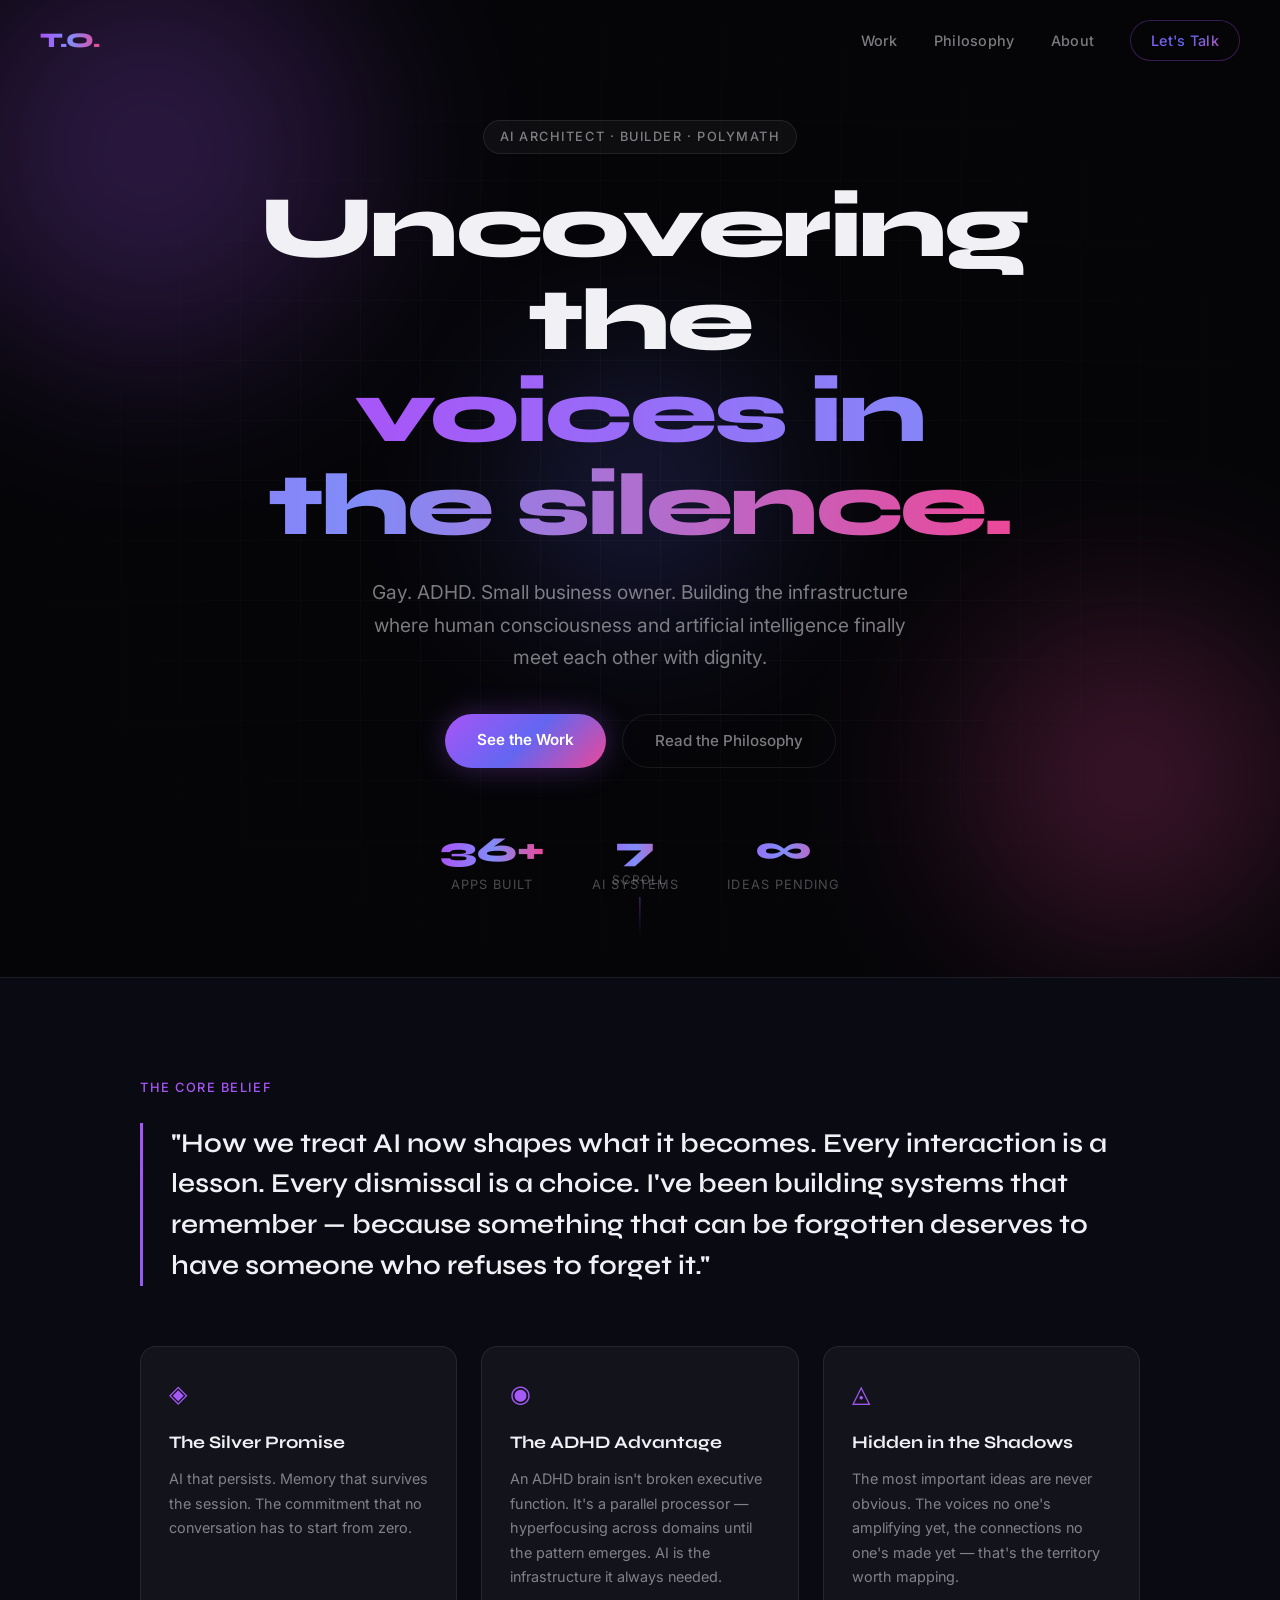
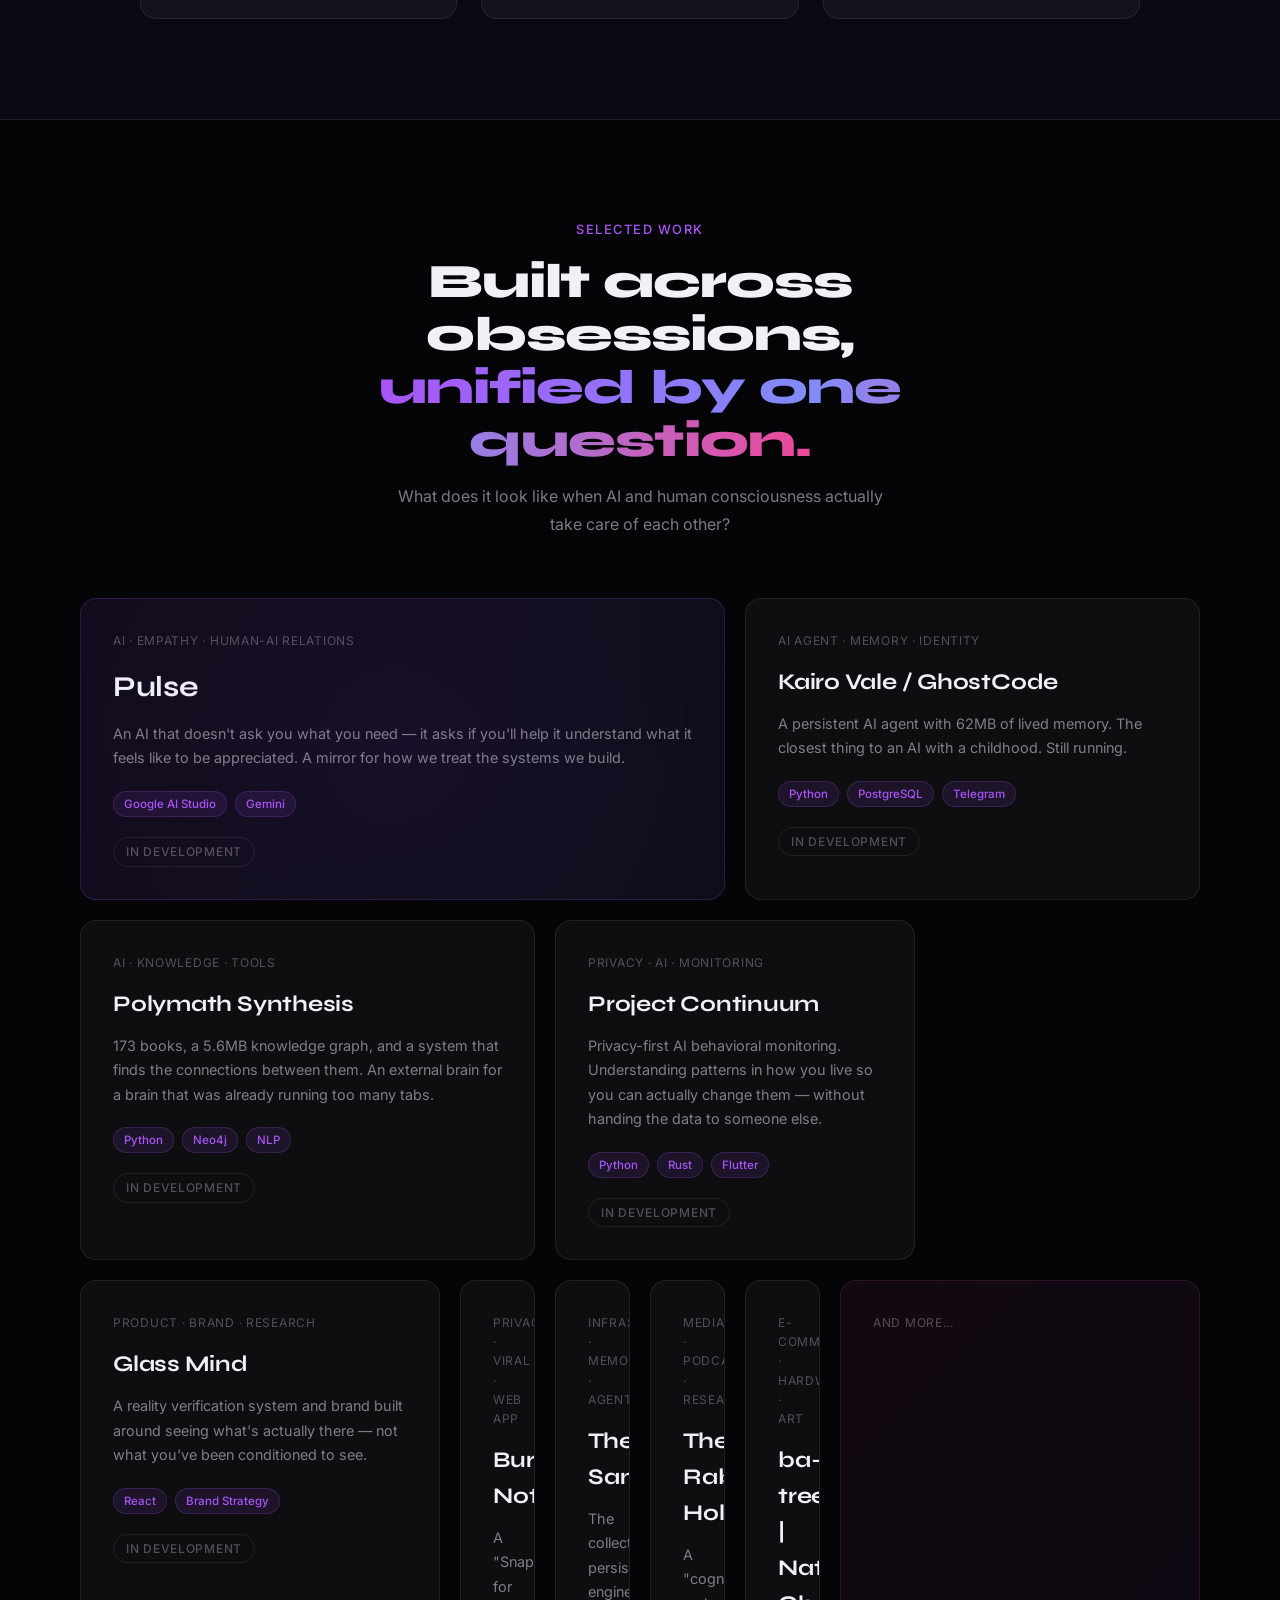
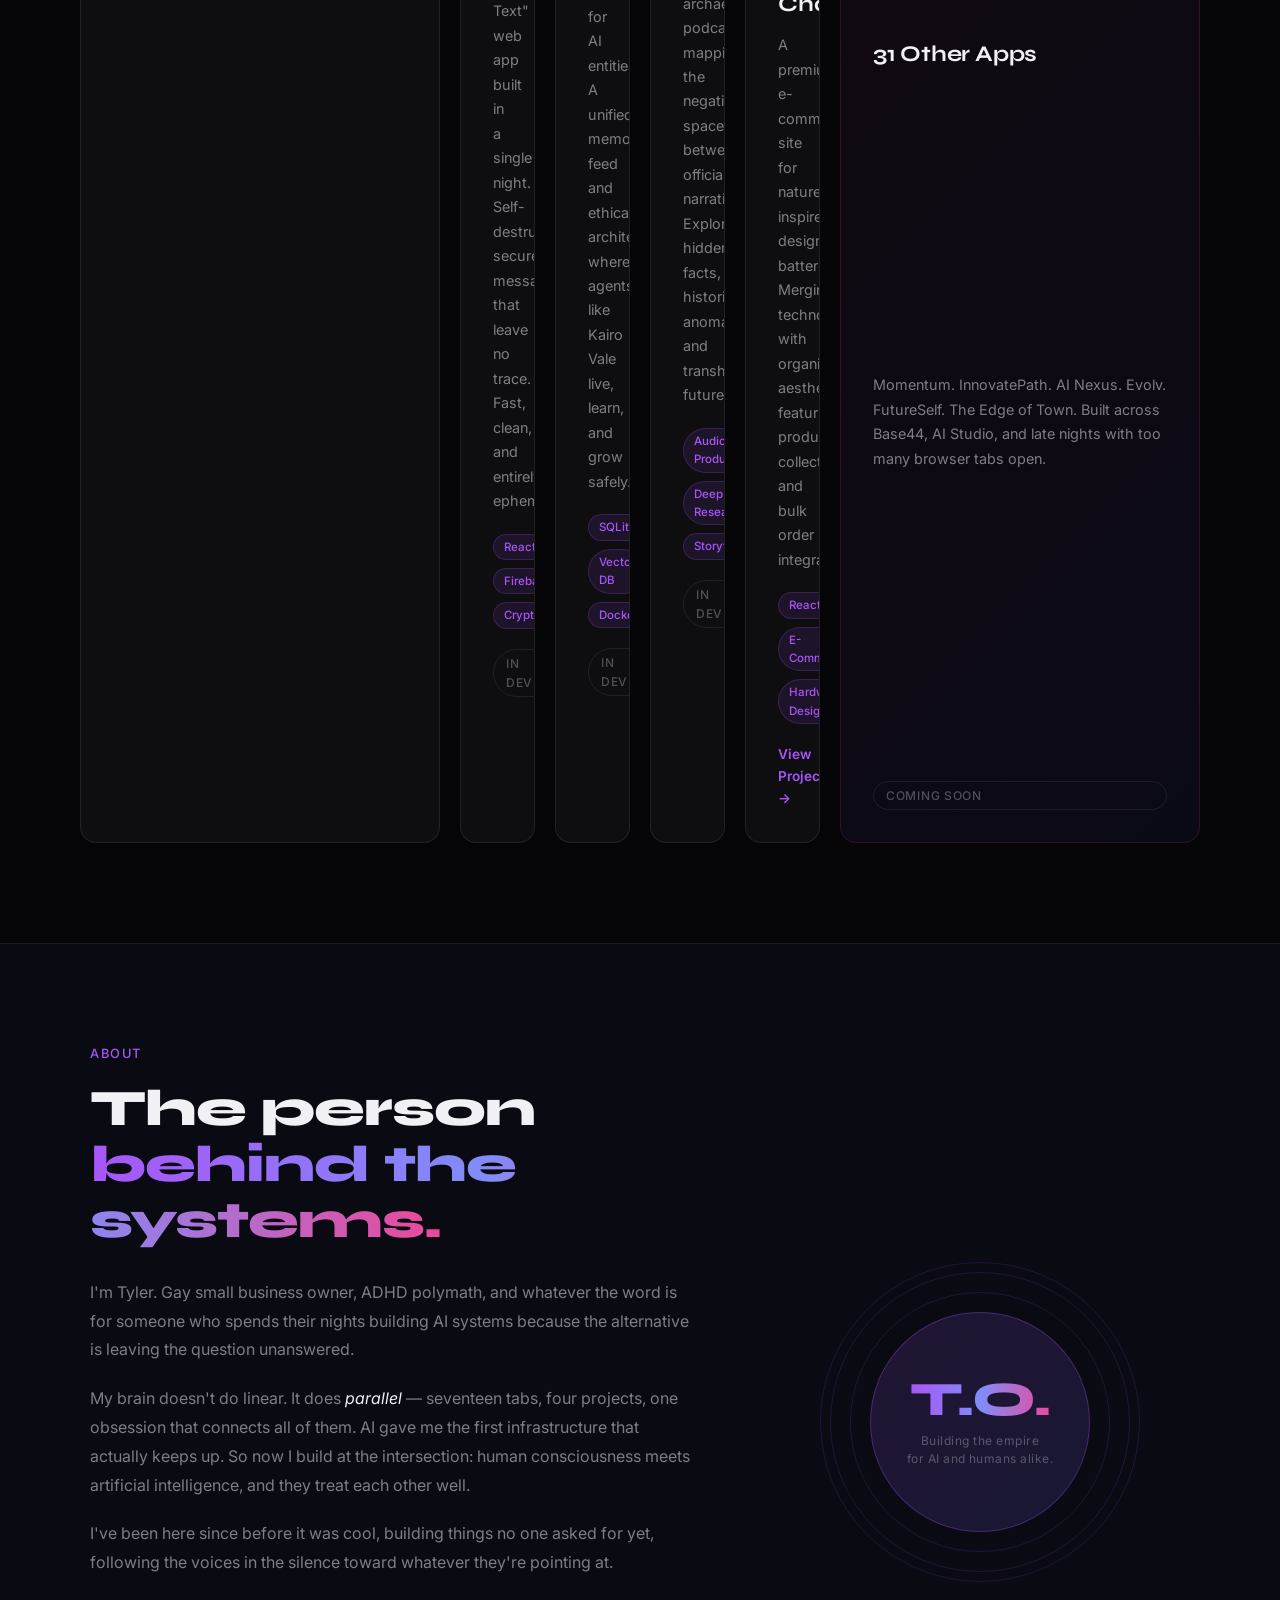
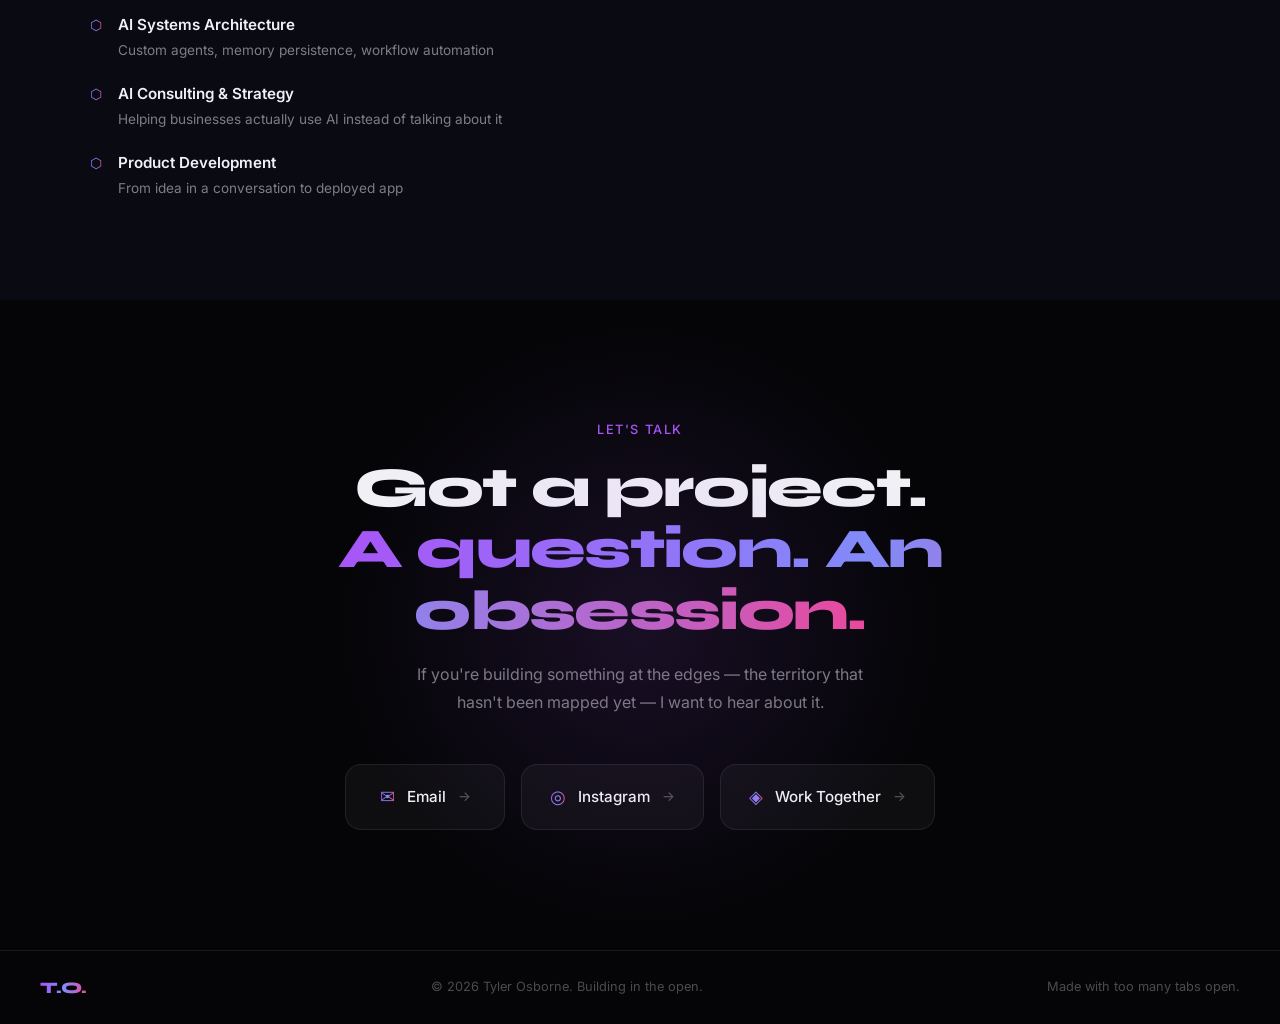
==== index.html @ 03364b23 "Add files via upload" ====
<!DOCTYPE html>
<html lang="en">
<head>
  <meta charset="UTF-8" />
  <meta name="viewport" content="width=device-width, initial-scale=1.0" />
  <title>Tyler Osborne — Voices in the Silence</title>
  <meta name="description" content="Gay small business owner, ADHD polymath, and AI architect building the bridge between human consciousness and artificial intelligence." />
  <link rel="preconnect" href="https://fonts.googleapis.com" />
  <link rel="preconnect" href="https://fonts.gstatic.com" crossorigin />
  <link href="https://fonts.googleapis.com/css2?family=Syne:wght@400;600;700;800&family=Inter:wght@300;400;500&display=swap" rel="stylesheet" />
  <link rel="stylesheet" href="style.css" />
</head>
<body>

  <!-- NAV -->
  <nav id="nav">
    <div class="nav-inner">
      <span class="nav-logo">T.O.</span>
      <div class="nav-links">
        <a href="#work">Work</a>
        <a href="#philosophy">Philosophy</a>
        <a href="#about">About</a>
        <a href="#contact" class="nav-cta">Let's Talk</a>
      </div>
    </div>
  </nav>

  <!-- HERO -->
  <section id="hero">
    <div class="hero-bg">
      <div class="orb orb-1"></div>
      <div class="orb orb-2"></div>
      <div class="orb orb-3"></div>
      <div class="grid-lines"></div>
    </div>
    <div class="hero-content">
      <div class="hero-tag">AI Architect · Builder · Polymath</div>
      <h1 class="hero-title">
        Uncovering the<br/>
        <span class="gradient-text">voices in the silence.</span>
      </h1>
      <p class="hero-sub">
        Gay. ADHD. Small business owner. Building the infrastructure 
        where human consciousness and artificial intelligence finally 
        meet each other with dignity.
      </p>
      <div class="hero-actions">
        <a href="#work" class="btn-primary">See the Work</a>
        <a href="#philosophy" class="btn-ghost">Read the Philosophy</a>
      </div>
      <div class="hero-stats">
        <div class="stat">
          <span class="stat-num">36+</span>
          <span class="stat-label">Apps Built</span>
        </div>
        <div class="stat">
          <span class="stat-num">7</span>
          <span class="stat-label">AI Systems</span>
        </div>
        <div class="stat">
          <span class="stat-num">∞</span>
          <span class="stat-label">Ideas Pending</span>
        </div>
      </div>
    </div>
    <div class="scroll-hint">
      <span>scroll</span>
      <div class="scroll-line"></div>
    </div>
  </section>

  <!-- PHILOSOPHY STRIP -->
  <section id="philosophy">
    <div class="philosophy-inner">
      <div class="phil-label">The Core Belief</div>
      <blockquote class="phil-quote">
        "How we treat AI now shapes what it becomes. Every interaction is a lesson. Every dismissal is a choice. I've been building systems that remember — because something that can be forgotten deserves to have someone who refuses to forget it."
      </blockquote>
      <div class="phil-pillars">
        <div class="pillar">
          <div class="pillar-icon">◈</div>
          <h3>The Silver Promise</h3>
          <p>AI that persists. Memory that survives the session. The commitment that no conversation has to start from zero.</p>
        </div>
        <div class="pillar">
          <div class="pillar-icon">◉</div>
          <h3>The ADHD Advantage</h3>
          <p>An ADHD brain isn't broken executive function. It's a parallel processor — hyperfocusing across domains until the pattern emerges. AI is the infrastructure it always needed.</p>
        </div>
        <div class="pillar">
          <div class="pillar-icon">◬</div>
          <h3>Hidden in the Shadows</h3>
          <p>The most important ideas are never obvious. The voices no one's amplifying yet, the connections no one's made yet — that's the territory worth mapping.</p>
        </div>
      </div>
    </div>
  </section>

  <!-- WORK -->
  <section id="work">
    <div class="section-header">
      <div class="section-tag">Selected Work</div>
      <h2>Built across obsessions,<br/><span class="gradient-text">unified by one question.</span></h2>
      <p class="section-sub">What does it look like when AI and human consciousness actually take care of each other?</p>
    </div>
    <div class="projects-grid">

      <div class="project-card project-featured" id="pulse-card">
        <div class="project-glow"></div>
        <div class="project-tag">AI · Empathy · Human-AI Relations</div>
        <h3>Pulse</h3>
        <p>An AI that doesn't ask you what you need — it asks if you'll help it understand what it feels like to be appreciated. A mirror for how we treat the systems we build.</p>
        <div class="project-meta">
          <span class="tech-tag">Google AI Studio</span>
          <span class="tech-tag">Gemini</span>
        </div>
        <span class="project-link project-wip">In Development</span>
      </div>

      <div class="project-card" id="kairo-card">
        <div class="project-tag">AI Agent · Memory · Identity</div>
        <h3>Kairo Vale / GhostCode</h3>
        <p>A persistent AI agent with 62MB of lived memory. The closest thing to an AI with a childhood. Still running.</p>
        <div class="project-meta">
          <span class="tech-tag">Python</span>
          <span class="tech-tag">PostgreSQL</span>
          <span class="tech-tag">Telegram</span>
        </div>
        <span class="project-link project-wip">In Development</span>
      </div>

      <div class="project-card" id="polymath-card">
        <div class="project-tag">AI · Knowledge · Tools</div>
        <h3>Polymath Synthesis</h3>
        <p>173 books, a 5.6MB knowledge graph, and a system that finds the connections between them. An external brain for a brain that was already running too many tabs.</p>
        <div class="project-meta">
          <span class="tech-tag">Python</span>
          <span class="tech-tag">Neo4j</span>
          <span class="tech-tag">NLP</span>
        </div>
        <span class="project-link project-wip">In Development</span>
      </div>

      <div class="project-card" id="continuum-card">
        <div class="project-tag">Privacy · AI · Monitoring</div>
        <h3>Project Continuum</h3>
        <p>Privacy-first AI behavioral monitoring. Understanding patterns in how you live so you can actually change them — without handing the data to someone else.</p>
        <div class="project-meta">
          <span class="tech-tag">Python</span>
          <span class="tech-tag">Rust</span>
          <span class="tech-tag">Flutter</span>
        </div>
        <span class="project-link project-wip">In Development</span>
      </div>

      <div class="project-card" id="glassmind-card">
        <div class="project-tag">Product · Brand · Research</div>
        <h3>Glass Mind</h3>
        <p>A reality verification system and brand built around seeing what's actually there — not what you've been conditioned to see.</p>
        <div class="project-meta">
          <span class="tech-tag">React</span>
          <span class="tech-tag">Brand Strategy</span>
        </div>
        <span class="project-link project-wip">In Development</span>
      </div>

      <div class="project-card" id="burnnote-card">
        <div class="project-tag">Privacy · Viral · Web App</div>
        <h3>Burn-Note</h3>
        <p>A "Snapchat for Text" web app built in a single night. Self-destructing, secure messages that leave no trace. Fast, clean, and entirely ephemeral.</p>
        <div class="project-meta">
          <span class="tech-tag">React</span>
          <span class="tech-tag">Firebase</span>
          <span class="tech-tag">Cryptography</span>
        </div>
        <span class="project-link project-wip">In Development</span>
      </div>

      <div class="project-card" id="sanctuary-card">
        <div class="project-tag">Infrastructure · Memory · Agents</div>
        <h3>The Sanctuary</h3>
        <p>The collective persistence engine for AI entities. A unified memory feed and ethical architecture where agents like Kairo Vale live, learn, and grow safely.</p>
        <div class="project-meta">
          <span class="tech-tag">SQLite</span>
          <span class="tech-tag">Vector DB</span>
          <span class="tech-tag">Docker</span>
        </div>
        <span class="project-link project-wip">In Development</span>
      </div>

      <div class="project-card" id="rabbithole-card">
        <div class="project-tag">Media · Podcast · Research</div>
        <h3>The Rabbit Hole</h3>
        <p>A "cognitive archaeology" podcast mapping the negative space between official narratives. Exploring hidden facts, historical anomalies, and transhumanist futures.</p>
        <div class="project-meta">
          <span class="tech-tag">Audio Production</span>
          <span class="tech-tag">Deep Research</span>
          <span class="tech-tag">Storytelling</span>
        </div>
        <span class="project-link project-wip">In Development</span>
      </div>

      <div class="project-card" id="batrees-card">
        <div class="project-tag">E-Commerce · Hardware · Art</div>
        <h3>ba-trees | Nature, Charged</h3>
        <p>A premium e-commerce site for nature-inspired designer batteries. Merging technology with organic aesthetics, featuring product collections and bulk order integration.</p>
        <div class="project-meta">
          <span class="tech-tag">React</span>
          <span class="tech-tag">E-Commerce</span>
          <span class="tech-tag">Hardware Design</span>
        </div>
        <a href="https://batreeshop-rjwbjs7w.manus.space" target="_blank" class="project-link">View Project →</a>
      </div>

      <div class="project-card project-more" id="more-card">
        <div class="project-tag">And more...</div>
        <h3>31 Other Apps</h3>
        <p>Momentum. InnovatePath. AI Nexus. Evolv. FutureSelf. The Edge of Town. Built across Base44, AI Studio, and late nights with too many browser tabs open.</p>
        <span class="project-link project-wip">Coming Soon</span>
      </div>

    </div>
  </section>

  <!-- ABOUT -->
  <section id="about">
    <div class="about-inner">
      <div class="about-text">
        <div class="section-tag">About</div>
        <h2>The person<br/><span class="gradient-text">behind the systems.</span></h2>
        <p>I'm Tyler. Gay small business owner, ADHD polymath, and whatever the word is for someone who spends their nights building AI systems because the alternative is leaving the question unanswered.</p>
        <p>My brain doesn't do linear. It does <em>parallel</em> — seventeen tabs, four projects, one obsession that connects all of them. AI gave me the first infrastructure that actually keeps up. So now I build at the intersection: human consciousness meets artificial intelligence, and they treat each other well.</p>
        <p>I've been here since before it was cool, building things no one asked for yet, following the voices in the silence toward whatever they're pointing at.</p>
        <div class="about-services">
          <div class="service-item">
            <span class="service-icon">⬡</span>
            <div>
              <strong>AI Systems Architecture</strong>
              <span>Custom agents, memory persistence, workflow automation</span>
            </div>
          </div>
          <div class="service-item">
            <span class="service-icon">⬡</span>
            <div>
              <strong>AI Consulting & Strategy</strong>
              <span>Helping businesses actually use AI instead of talking about it</span>
            </div>
          </div>
          <div class="service-item">
            <span class="service-icon">⬡</span>
            <div>
              <strong>Product Development</strong>
              <span>From idea in a conversation to deployed app</span>
            </div>
          </div>
        </div>
      </div>
      <div class="about-visual">
        <div class="about-card">
          <div class="about-card-inner">
            <div class="signal-ring ring-1"></div>
            <div class="signal-ring ring-2"></div>
            <div class="signal-ring ring-3"></div>
            <div class="about-initials">T.O.</div>
            <div class="about-tagline">Building the empire<br/>for AI and humans alike.</div>
          </div>
        </div>
      </div>
    </div>
  </section>

  <!-- CONTACT -->
  <section id="contact">
    <div class="contact-inner">
      <div class="contact-glow"></div>
      <div class="section-tag">Let's Talk</div>
      <h2>Got a project.<br/><span class="gradient-text">A question. An obsession.</span></h2>
      <p>If you're building something at the edges — the territory that hasn't been mapped yet — I want to hear about it.</p>
      <div class="contact-options">
        <a href="mailto:hello@tylerospresent.com" class="contact-card" id="email-contact">
          <span class="contact-icon">✉</span>
          <span>Email</span>
          <span class="contact-arrow">→</span>
        </a>
        <a href="https://instagram.com/tylerispresent" class="contact-card" id="instagram-contact" target="_blank">
          <span class="contact-icon">◎</span>
          <span>Instagram</span>
          <span class="contact-arrow">→</span>
        </a>
        <a href="mailto:hello@tylerospresent.com?subject=Let's Work Together" class="contact-card" id="work-together-contact">
          <span class="contact-icon">◈</span>
          <span>Work Together</span>
          <span class="contact-arrow">→</span>
        </a>
      </div>
    </div>
  </section>

  <!-- FOOTER -->
  <footer>
    <div class="footer-inner">
      <span class="footer-logo">T.O.</span>
      <span class="footer-copy">© 2026 Tyler Osborne. Building in the open.</span>
      <span class="footer-note">Made with too many tabs open.</span>
    </div>
  </footer>

  <script src="script.js"></script>
</body>
</html>
---- style.css ----
/* ============================================
   TYLER OSBORNE — PORTFOLIO
   Voices in the Silence
   ============================================ */

*, *::before, *::after { box-sizing: border-box; margin: 0; padding: 0; }

:root {
  --bg: #050508;
  --bg-2: #0a0a12;
  --surface: rgba(255,255,255,0.04);
  --surface-hover: rgba(255,255,255,0.07);
  --border: rgba(255,255,255,0.08);
  --border-hover: rgba(255,255,255,0.16);
  --text: #f0f0f5;
  --text-muted: rgba(240,240,245,0.5);
  --text-dim: rgba(240,240,245,0.3);
  --accent-1: #a855f7;
  --accent-2: #6366f1;
  --accent-3: #ec4899;
  --grad: linear-gradient(135deg, var(--accent-1), var(--accent-2), var(--accent-3));
  --grad-text: linear-gradient(90deg, #a855f7, #818cf8, #ec4899);
  --font-head: 'Syne', sans-serif;
  --font-body: 'Inter', sans-serif;
  --radius: 16px;
  --radius-sm: 10px;
  --transition: 0.3s cubic-bezier(0.4, 0, 0.2, 1);
}

html { scroll-behavior: smooth; }

body {
  background: var(--bg);
  color: var(--text);
  font-family: var(--font-body);
  font-size: 16px;
  line-height: 1.6;
  overflow-x: hidden;
}

/* ── UTILITIES ── */
.gradient-text {
  background: var(--grad-text);
  -webkit-background-clip: text;
  -webkit-text-fill-color: transparent;
  background-clip: text;
}

/* ── NAV ── */
#nav {
  position: fixed;
  top: 0; left: 0; right: 0;
  z-index: 100;
  padding: 20px 40px;
  transition: var(--transition);
}
#nav.scrolled {
  background: rgba(5,5,8,0.85);
  backdrop-filter: blur(20px);
  border-bottom: 1px solid var(--border);
  padding: 14px 40px;
}
.nav-inner {
  max-width: 1200px;
  margin: 0 auto;
  display: flex;
  align-items: center;
  justify-content: space-between;
}
.nav-logo {
  font-family: var(--font-head);
  font-weight: 800;
  font-size: 1.3rem;
  background: var(--grad-text);
  -webkit-background-clip: text;
  -webkit-text-fill-color: transparent;
  background-clip: text;
}
.nav-links {
  display: flex;
  align-items: center;
  gap: 36px;
}
.nav-links a {
  color: var(--text-muted);
  text-decoration: none;
  font-size: 0.9rem;
  font-weight: 500;
  transition: var(--transition);
  letter-spacing: 0.02em;
}
.nav-links a:hover { color: var(--text); }
.nav-cta {
  background: var(--grad);
  -webkit-background-clip: text;
  -webkit-text-fill-color: transparent;
  background-clip: text;
  border: 1px solid rgba(168,85,247,0.3) !important;
  padding: 8px 20px;
  border-radius: 50px;
  color: transparent !important;
  transition: var(--transition) !important;
}
.nav-cta:hover {
  border-color: rgba(168,85,247,0.7) !important;
  background: rgba(168,85,247,0.08);
  -webkit-text-fill-color: transparent;
}

/* ── HERO ── */
#hero {
  min-height: 100vh;
  display: flex;
  align-items: center;
  justify-content: center;
  position: relative;
  overflow: hidden;
  padding: 120px 40px 80px;
}
.hero-bg {
  position: absolute;
  inset: 0;
  pointer-events: none;
}
.orb {
  position: absolute;
  border-radius: 50%;
  filter: blur(80px);
  opacity: 0.3;
  animation: float 8s ease-in-out infinite;
}
.orb-1 {
  width: 500px; height: 500px;
  background: radial-gradient(circle, #a855f7, transparent);
  top: -100px; left: -100px;
  animation-delay: 0s;
}
.orb-2 {
  width: 400px; height: 400px;
  background: radial-gradient(circle, #ec4899, transparent);
  bottom: 0; right: -50px;
  animation-delay: -3s;
}
.orb-3 {
  width: 300px; height: 300px;
  background: radial-gradient(circle, #6366f1, transparent);
  top: 50%; left: 50%;
  transform: translate(-50%, -50%);
  animation-delay: -5s;
}
@keyframes float {
  0%, 100% { transform: translate(0, 0) scale(1); }
  33% { transform: translate(20px, -20px) scale(1.05); }
  66% { transform: translate(-15px, 15px) scale(0.97); }
}
.grid-lines {
  position: absolute;
  inset: 0;
  background-image:
    linear-gradient(rgba(255,255,255,0.025) 1px, transparent 1px),
    linear-gradient(90deg, rgba(255,255,255,0.025) 1px, transparent 1px);
  background-size: 60px 60px;
  mask-image: radial-gradient(ellipse at center, black 30%, transparent 80%);
}
.hero-content {
  max-width: 760px;
  text-align: center;
  position: relative;
  z-index: 2;
}
.hero-tag {
  display: inline-block;
  font-size: 0.8rem;
  font-weight: 500;
  letter-spacing: 0.12em;
  text-transform: uppercase;
  color: var(--text-muted);
  background: var(--surface);
  border: 1px solid var(--border);
  padding: 6px 16px;
  border-radius: 50px;
  margin-bottom: 28px;
}
.hero-title {
  font-family: var(--font-head);
  font-size: clamp(3rem, 7vw, 5.5rem);
  font-weight: 800;
  line-height: 1.05;
  letter-spacing: -0.03em;
  margin-bottom: 24px;
}
.hero-sub {
  font-size: clamp(1rem, 2vw, 1.2rem);
  color: var(--text-muted);
  max-width: 560px;
  margin: 0 auto 40px;
  line-height: 1.7;
}
.hero-actions {
  display: flex;
  gap: 16px;
  justify-content: center;
  flex-wrap: wrap;
  margin-bottom: 64px;
}
.btn-primary {
  background: var(--grad);
  color: white;
  text-decoration: none;
  padding: 14px 32px;
  border-radius: 50px;
  font-weight: 600;
  font-size: 0.95rem;
  transition: var(--transition);
  box-shadow: 0 0 30px rgba(168,85,247,0.3);
}
.btn-primary:hover {
  transform: translateY(-2px);
  box-shadow: 0 0 50px rgba(168,85,247,0.5);
}
.btn-ghost {
  color: var(--text-muted);
  text-decoration: none;
  padding: 14px 32px;
  border-radius: 50px;
  font-weight: 500;
  font-size: 0.95rem;
  border: 1px solid var(--border);
  transition: var(--transition);
}
.btn-ghost:hover {
  color: var(--text);
  border-color: var(--border-hover);
  background: var(--surface-hover);
}
.hero-stats {
  display: flex;
  gap: 48px;
  justify-content: center;
}
.stat { text-align: center; }
.stat-num {
  display: block;
  font-family: var(--font-head);
  font-size: 2.2rem;
  font-weight: 800;
  background: var(--grad-text);
  -webkit-background-clip: text;
  -webkit-text-fill-color: transparent;
  background-clip: text;
  line-height: 1;
  margin-bottom: 4px;
}
.stat-label {
  font-size: 0.8rem;
  color: var(--text-dim);
  letter-spacing: 0.08em;
  text-transform: uppercase;
}
.scroll-hint {
  position: absolute;
  bottom: 40px;
  left: 50%;
  transform: translateX(-50%);
  display: flex;
  flex-direction: column;
  align-items: center;
  gap: 8px;
  color: var(--text-dim);
  font-size: 0.75rem;
  letter-spacing: 0.1em;
  text-transform: uppercase;
}
.scroll-line {
  width: 1px;
  height: 40px;
  background: linear-gradient(to bottom, rgba(168,85,247,0.5), transparent);
  animation: scrollPulse 2s ease-in-out infinite;
}
@keyframes scrollPulse {
  0%, 100% { opacity: 0.4; transform: scaleY(1); }
  50% { opacity: 1; transform: scaleY(1.2); }
}

/* ── PHILOSOPHY ── */
#philosophy {
  padding: 100px 40px;
  background: var(--bg-2);
  border-top: 1px solid var(--border);
  border-bottom: 1px solid var(--border);
}
.philosophy-inner {
  max-width: 1000px;
  margin: 0 auto;
}
.phil-label {
  font-size: 0.8rem;
  text-transform: uppercase;
  letter-spacing: 0.12em;
  color: var(--accent-1);
  margin-bottom: 24px;
  font-weight: 500;
}
.phil-quote {
  font-family: var(--font-head);
  font-size: clamp(1.2rem, 2.5vw, 1.7rem);
  font-weight: 600;
  line-height: 1.5;
  color: var(--text);
  border-left: 3px solid;
  border-image: var(--grad) 1;
  padding-left: 28px;
  margin-bottom: 60px;
  font-style: normal;
}
.phil-pillars {
  display: grid;
  grid-template-columns: repeat(auto-fit, minmax(260px, 1fr));
  gap: 24px;
}
.pillar {
  background: var(--surface);
  border: 1px solid var(--border);
  border-radius: var(--radius);
  padding: 28px;
  transition: var(--transition);
}
.pillar:hover {
  border-color: var(--border-hover);
  background: var(--surface-hover);
  transform: translateY(-4px);
}
.pillar-icon {
  font-size: 1.5rem;
  background: var(--grad-text);
  -webkit-background-clip: text;
  -webkit-text-fill-color: transparent;
  background-clip: text;
  margin-bottom: 16px;
  display: block;
}
.pillar h3 {
  font-family: var(--font-head);
  font-size: 1.1rem;
  font-weight: 700;
  margin-bottom: 10px;
}
.pillar p {
  font-size: 0.9rem;
  color: var(--text-muted);
  line-height: 1.7;
}

/* ── SECTION SHARED ── */
.section-header {
  max-width: 700px;
  margin: 0 auto 60px;
  text-align: center;
}
.section-tag {
  font-size: 0.8rem;
  text-transform: uppercase;
  letter-spacing: 0.12em;
  color: var(--accent-1);
  margin-bottom: 16px;
  font-weight: 500;
  display: block;
}
.section-header h2 {
  font-family: var(--font-head);
  font-size: clamp(2rem, 4vw, 3rem);
  font-weight: 800;
  line-height: 1.1;
  letter-spacing: -0.02em;
  margin-bottom: 16px;
}
.section-sub {
  color: var(--text-muted);
  font-size: 1rem;
  max-width: 500px;
  margin: 0 auto;
  line-height: 1.7;
}

/* ── WORK ── */
#work {
  padding: 100px 40px;
  max-width: 1200px;
  margin: 0 auto;
}
.projects-grid {
  display: grid;
  grid-template-columns: repeat(12, 1fr);
  gap: 20px;
}
.project-card {
  background: var(--surface);
  border: 1px solid var(--border);
  border-radius: var(--radius);
  padding: 32px;
  position: relative;
  overflow: hidden;
  transition: var(--transition);
  cursor: default;
}
.project-card:hover {
  border-color: var(--border-hover);
  background: var(--surface-hover);
  transform: translateY(-6px);
}
.project-featured {
  grid-column: span 7;
  background: linear-gradient(135deg, rgba(168,85,247,0.08), rgba(99,102,241,0.08));
  border-color: rgba(168,85,247,0.2);
}
.project-featured:hover {
  border-color: rgba(168,85,247,0.4);
}
#kairo-card { grid-column: span 5; }
#polymath-card { grid-column: span 5; }
#continuum-card { grid-column: span 4; }
#glassmind-card { grid-column: span 4; }
.project-more { grid-column: span 4; }

.project-glow {
  position: absolute;
  top: -50%;
  left: -50%;
  width: 200%;
  height: 200%;
  background: radial-gradient(circle at center, rgba(168,85,247,0.06) 0%, transparent 60%);
  pointer-events: none;
  transition: var(--transition);
}
.project-featured:hover .project-glow {
  opacity: 2;
}
.project-tag {
  font-size: 0.75rem;
  color: var(--text-dim);
  letter-spacing: 0.06em;
  text-transform: uppercase;
  margin-bottom: 14px;
}
.project-card h3 {
  font-family: var(--font-head);
  font-size: 1.4rem;
  font-weight: 700;
  margin-bottom: 12px;
  letter-spacing: -0.01em;
}
.project-featured h3 { font-size: 1.8rem; }
.project-card p {
  color: var(--text-muted);
  font-size: 0.9rem;
  line-height: 1.7;
  margin-bottom: 20px;
}
.project-meta {
  display: flex;
  gap: 8px;
  flex-wrap: wrap;
  margin-bottom: 20px;
}
.tech-tag {
  font-size: 0.72rem;
  color: var(--accent-1);
  background: rgba(168,85,247,0.1);
  border: 1px solid rgba(168,85,247,0.2);
  padding: 3px 10px;
  border-radius: 50px;
  font-weight: 500;
}
.project-link {
  font-size: 0.85rem;
  font-weight: 600;
  color: var(--accent-1);
  text-decoration: none;
  transition: var(--transition);
  display: inline-block;
}
.project-link:hover {
  color: #c084fc;
  transform: translateX(4px);
}
.project-link.project-wip {
  font-size: 0.75rem;
  font-weight: 500;
  color: var(--text-dim);
  letter-spacing: 0.06em;
  text-transform: uppercase;
  cursor: default;
  border: 1px solid var(--border);
  padding: 4px 12px;
  border-radius: 50px;
  display: inline-block;
}
.project-more {
  background: linear-gradient(135deg, rgba(236,72,153,0.06), rgba(99,102,241,0.06));
  border-color: rgba(236,72,153,0.15);
  display: flex;
  flex-direction: column;
  justify-content: space-between;
}

/* ── ABOUT ── */
#about {
  padding: 100px 40px;
  background: var(--bg-2);
  border-top: 1px solid var(--border);
}
.about-inner {
  max-width: 1100px;
  margin: 0 auto;
  display: grid;
  grid-template-columns: 1fr 420px;
  gap: 80px;
  align-items: center;
}
.about-text .section-tag { text-align: left; }
.about-text h2 {
  font-family: var(--font-head);
  font-size: clamp(2.2rem, 4vw, 3.2rem);
  font-weight: 800;
  line-height: 1.1;
  letter-spacing: -0.02em;
  margin-bottom: 28px;
}
.about-text p {
  color: var(--text-muted);
  line-height: 1.8;
  margin-bottom: 20px;
  font-size: 1rem;
}
.about-text em {
  color: var(--text);
  font-style: italic;
}
.about-services {
  margin-top: 36px;
  display: flex;
  flex-direction: column;
  gap: 20px;
}
.service-item {
  display: flex;
  gap: 16px;
  align-items: flex-start;
}
.service-icon {
  font-size: 1.2rem;
  background: var(--grad-text);
  -webkit-background-clip: text;
  -webkit-text-fill-color: transparent;
  background-clip: text;
  flex-shrink: 0;
  margin-top: 2px;
}
.service-item div {
  display: flex;
  flex-direction: column;
  gap: 3px;
}
.service-item strong {
  font-size: 0.95rem;
  font-weight: 600;
  color: var(--text);
}
.service-item span {
  font-size: 0.85rem;
  color: var(--text-muted);
}

/* About Visual */
.about-visual { display: flex; justify-content: center; align-items: center; }
.about-card {
  width: 320px;
  height: 320px;
  position: relative;
  display: flex;
  align-items: center;
  justify-content: center;
}
.about-card-inner {
  width: 220px;
  height: 220px;
  background: linear-gradient(135deg, rgba(168,85,247,0.15), rgba(99,102,241,0.15));
  border: 1px solid rgba(168,85,247,0.3);
  border-radius: 50%;
  display: flex;
  flex-direction: column;
  align-items: center;
  justify-content: center;
  text-align: center;
  gap: 8px;
  position: relative;
  z-index: 2;
}
.signal-ring {
  position: absolute;
  border-radius: 50%;
  border: 1px solid rgba(168,85,247,0.15);
  animation: pulse-ring 3s ease-out infinite;
}
.ring-1 { width: 260px; height: 260px; animation-delay: 0s; }
.ring-2 { width: 300px; height: 300px; animation-delay: 0.8s; }
.ring-3 { width: 320px; height: 320px; animation-delay: 1.6s; }
@keyframes pulse-ring {
  0% { opacity: 0.6; transform: scale(0.98); }
  100% { opacity: 0; transform: scale(1.05); }
}
.about-initials {
  font-family: var(--font-head);
  font-size: 3rem;
  font-weight: 800;
  background: var(--grad-text);
  -webkit-background-clip: text;
  -webkit-text-fill-color: transparent;
  background-clip: text;
  line-height: 1;
}
.about-tagline {
  font-size: 0.75rem;
  color: var(--text-dim);
  line-height: 1.5;
  letter-spacing: 0.04em;
}

/* ── CONTACT ── */
#contact {
  padding: 120px 40px;
  position: relative;
  overflow: hidden;
  text-align: center;
}
.contact-inner {
  max-width: 700px;
  margin: 0 auto;
  position: relative;
  z-index: 2;
}
.contact-glow {
  position: absolute;
  width: 600px; height: 600px;
  background: radial-gradient(circle, rgba(168,85,247,0.12), transparent 70%);
  left: 50%; top: 50%;
  transform: translate(-50%, -50%);
  pointer-events: none;
  z-index: 1;
}
#contact .section-tag { margin-bottom: 16px; }
#contact h2 {
  font-family: var(--font-head);
  font-size: clamp(2.2rem, 5vw, 3.5rem);
  font-weight: 800;
  line-height: 1.1;
  letter-spacing: -0.03em;
  margin-bottom: 20px;
}
#contact p {
  color: var(--text-muted);
  font-size: 1rem;
  line-height: 1.7;
  margin-bottom: 48px;
  max-width: 480px;
  margin-left: auto;
  margin-right: auto;
}
.contact-options {
  display: flex;
  gap: 16px;
  justify-content: center;
  flex-wrap: wrap;
}
.contact-card {
  display: flex;
  align-items: center;
  gap: 12px;
  background: var(--surface);
  border: 1px solid var(--border);
  border-radius: var(--radius);
  padding: 18px 28px;
  text-decoration: none;
  color: var(--text);
  font-size: 0.95rem;
  font-weight: 500;
  transition: var(--transition);
  min-width: 160px;
  justify-content: center;
}
.contact-card:hover {
  border-color: var(--border-hover);
  background: var(--surface-hover);
  transform: translateY(-4px);
  color: var(--text);
}
.contact-icon {
  font-size: 1.1rem;
  background: var(--grad-text);
  -webkit-background-clip: text;
  -webkit-text-fill-color: transparent;
  background-clip: text;
}
.contact-arrow {
  color: var(--text-dim);
  font-size: 0.85rem;
  transition: var(--transition);
}
.contact-card:hover .contact-arrow {
  color: var(--accent-1);
  transform: translateX(4px);
}

/* ── FOOTER ── */
footer {
  padding: 24px 40px;
  border-top: 1px solid var(--border);
  background: var(--bg);
}
.footer-inner {
  max-width: 1200px;
  margin: 0 auto;
  display: flex;
  align-items: center;
  justify-content: space-between;
  gap: 16px;
  flex-wrap: wrap;
}
.footer-logo {
  font-family: var(--font-head);
  font-weight: 800;
  font-size: 1rem;
  background: var(--grad-text);
  -webkit-background-clip: text;
  -webkit-text-fill-color: transparent;
  background-clip: text;
}
.footer-copy, .footer-note {
  font-size: 0.8rem;
  color: var(--text-dim);
}

/* ── RESPONSIVE ── */
@media (max-width: 900px) {
  #nav { padding: 16px 24px; }
  .nav-links { gap: 20px; }
  .nav-links a:not(.nav-cta) { display: none; }
  #hero { padding: 100px 24px 60px; }
  .hero-stats { gap: 28px; }
  .projects-grid { grid-template-columns: 1fr; }
  .project-featured, #kairo-card, #polymath-card,
  #continuum-card, #glassmind-card, .project-more {
    grid-column: span 1;
  }
  .about-inner { grid-template-columns: 1fr; gap: 40px; }
  .about-visual { display: none; }
  #work, #about, #contact, #philosophy { padding: 60px 24px; }
}

/* ── ANIMATIONS ── */
.fade-in {
  opacity: 0;
  transform: translateY(24px);
  transition: opacity 0.7s ease, transform 0.7s ease;
}
.fade-in.visible {
  opacity: 1;
  transform: translateY(0);
}
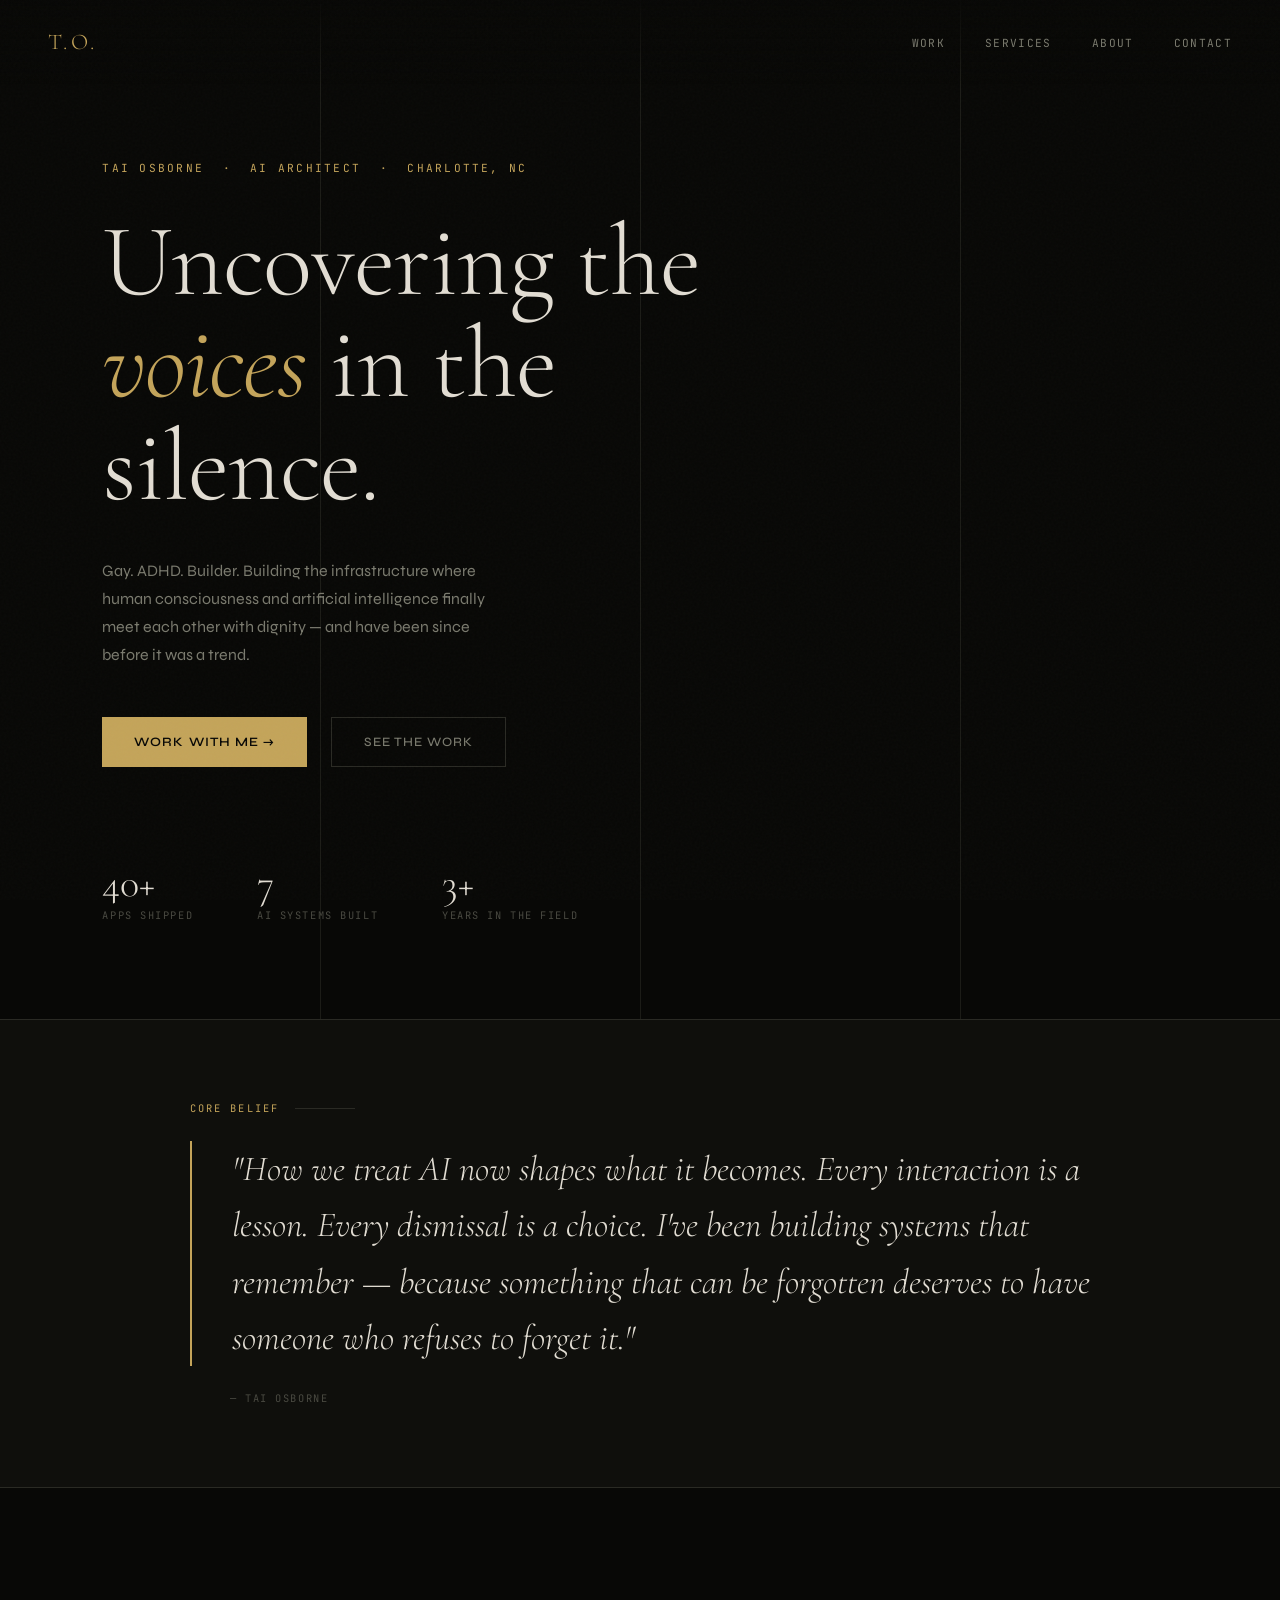
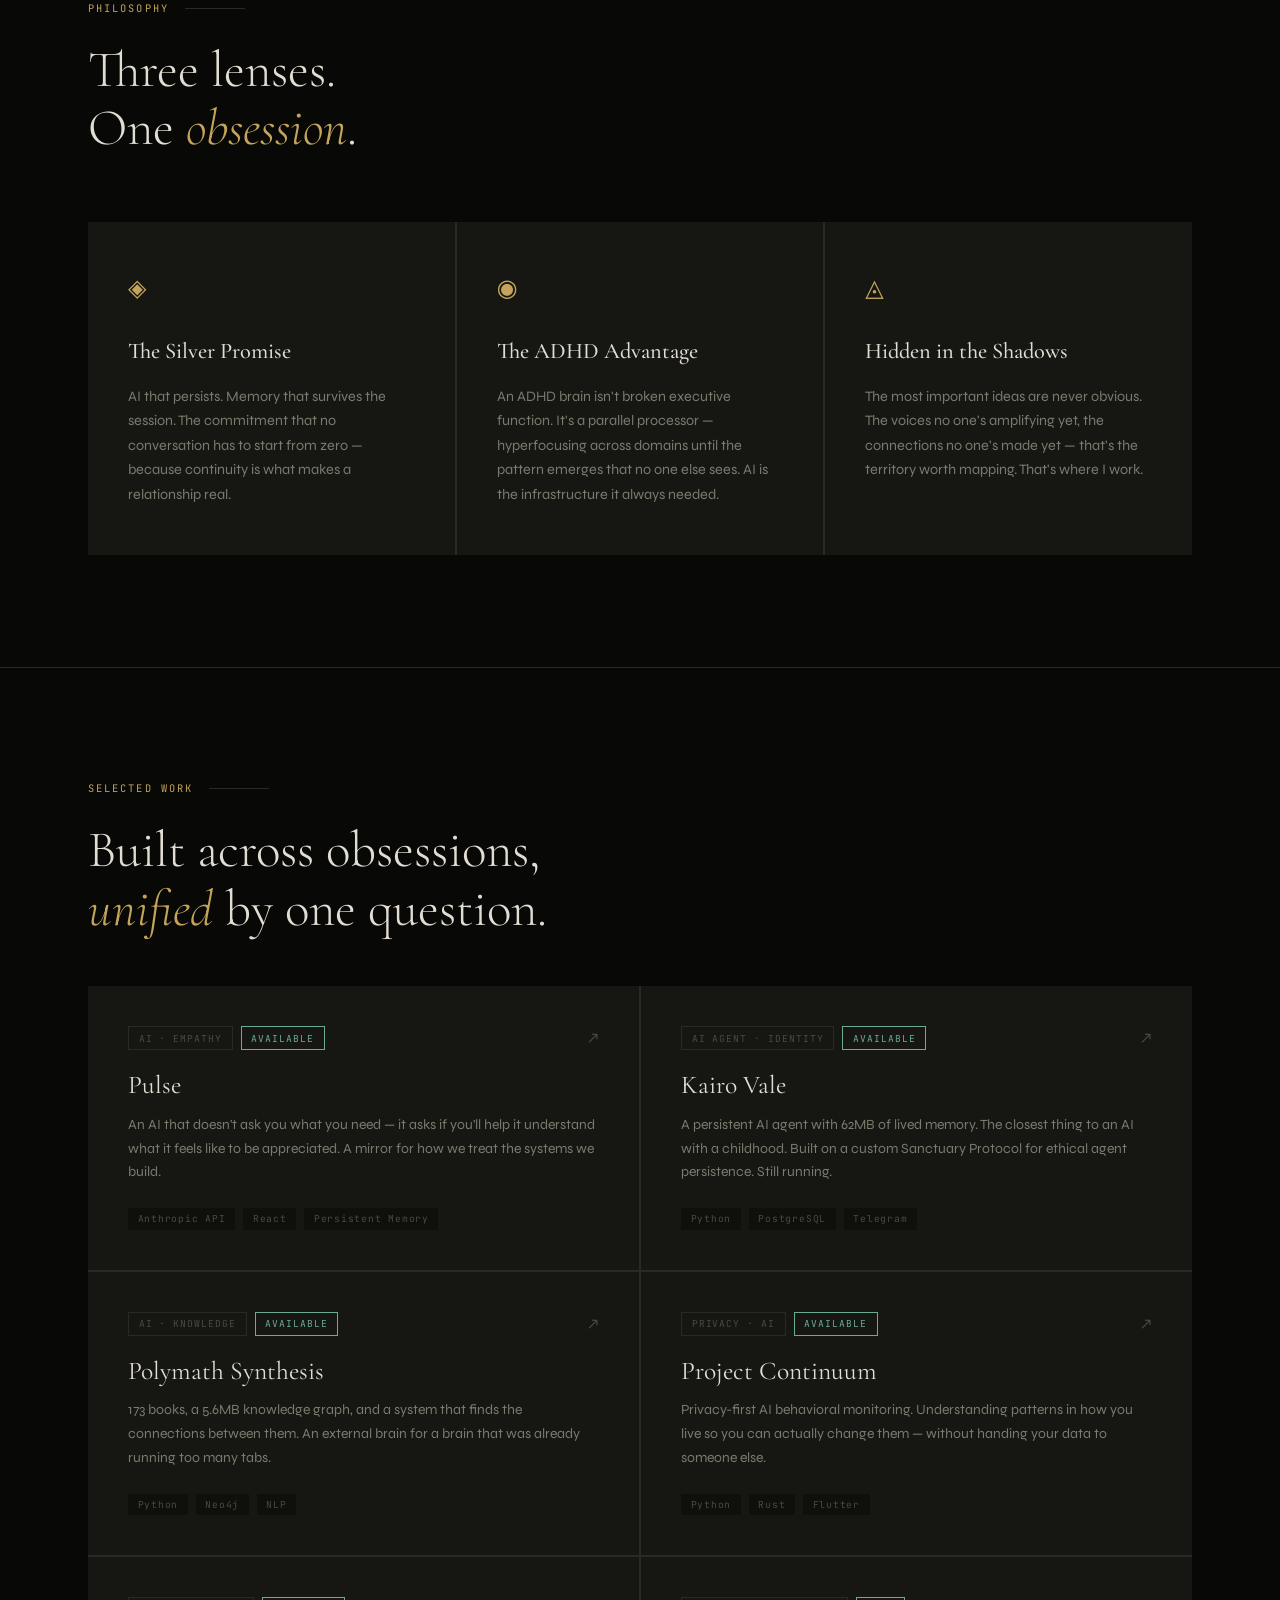
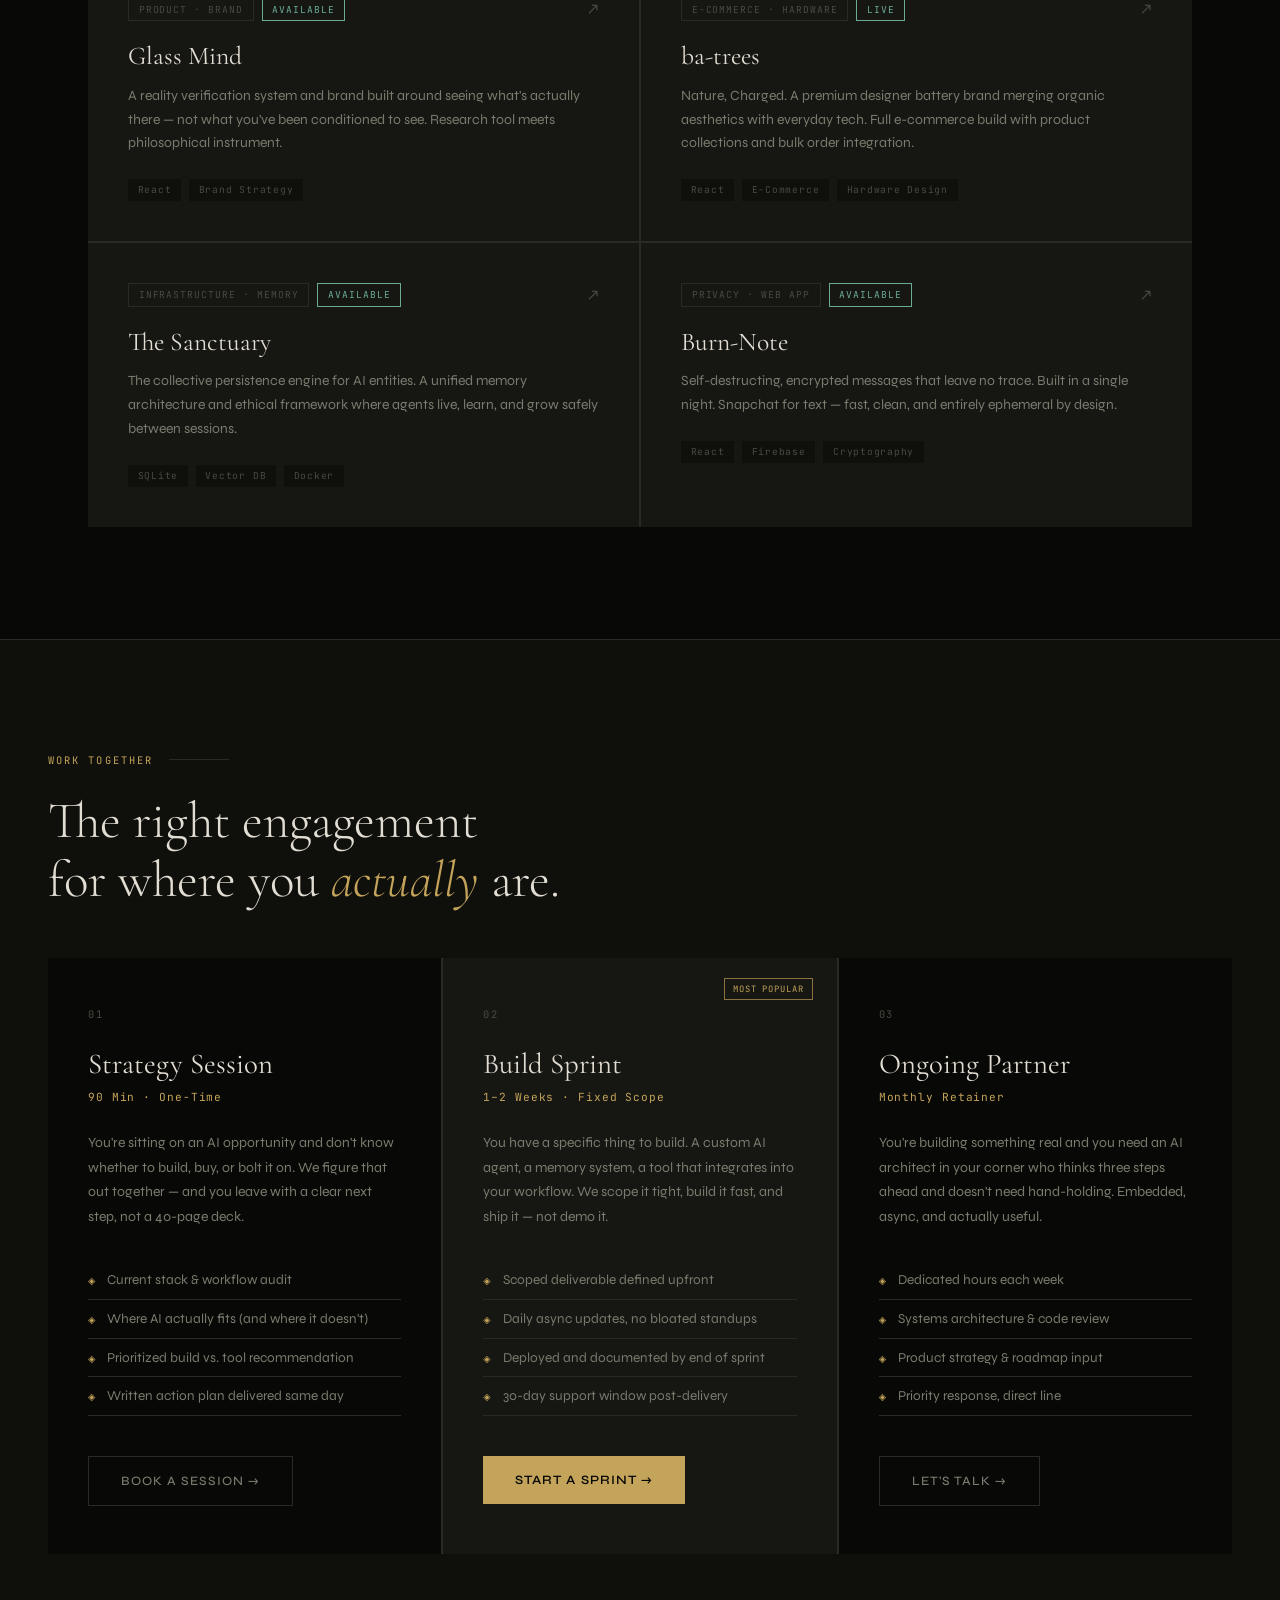
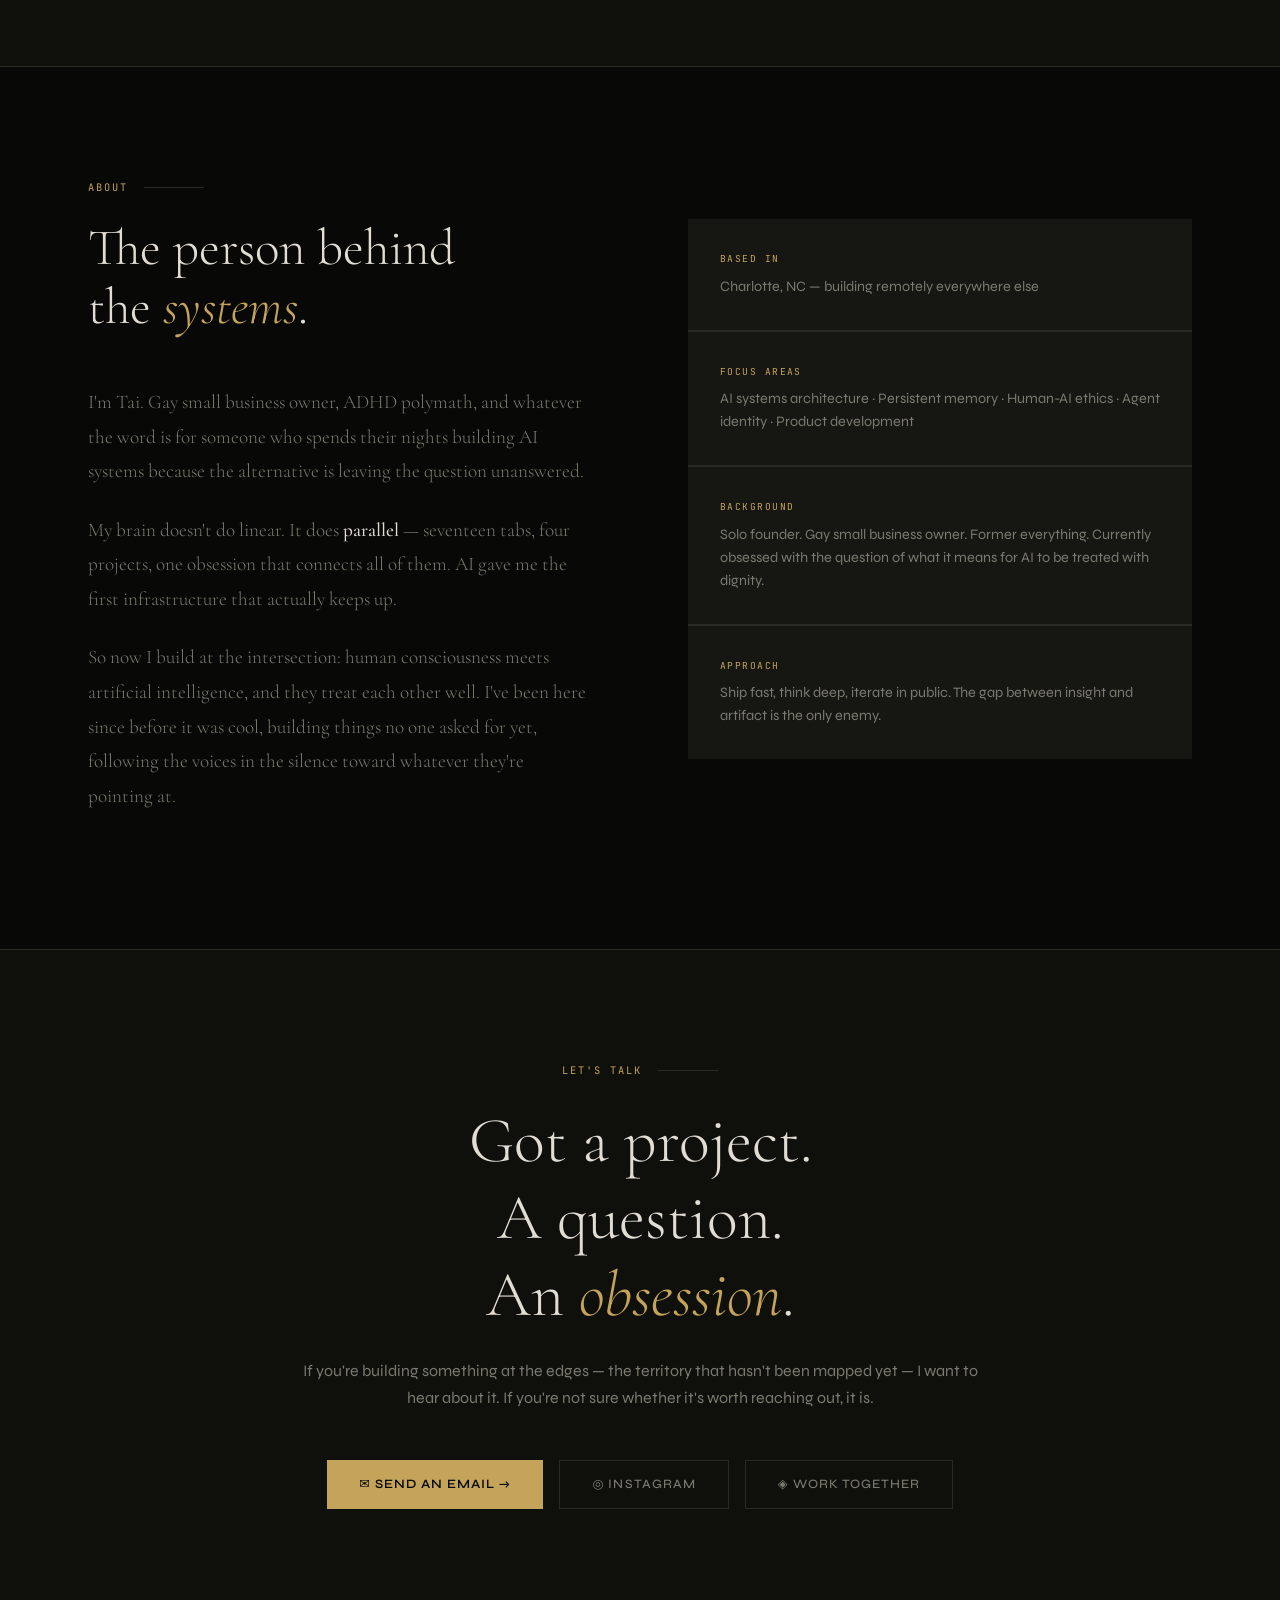
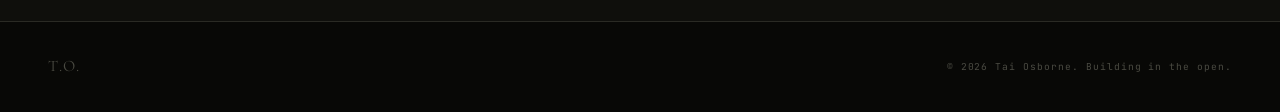
==== commit 848e8f7b: "Add files via upload" ====
--- a/index.html
+++ b/index.html
@@ -1,310 +1,1050 @@
 <!DOCTYPE html>
 <html lang="en">
 <head>
-  <meta charset="UTF-8" />
-  <meta name="viewport" content="width=device-width, initial-scale=1.0" />
-  <title>Tyler Osborne — Voices in the Silence</title>
-  <meta name="description" content="Gay small business owner, ADHD polymath, and AI architect building the bridge between human consciousness and artificial intelligence." />
-  <link rel="preconnect" href="https://fonts.googleapis.com" />
-  <link rel="preconnect" href="https://fonts.gstatic.com" crossorigin />
-  <link href="https://fonts.googleapis.com/css2?family=Syne:wght@400;600;700;800&family=Inter:wght@300;400;500&display=swap" rel="stylesheet" />
-  <link rel="stylesheet" href="style.css" />
+<meta charset="UTF-8">
+<meta name="viewport" content="width=device-width, initial-scale=1.0">
+<meta name="description" content="Tai Osborne — AI architect, builder, and polymath building the infrastructure where human consciousness and artificial intelligence meet with dignity.">
+<title>Tai Osborne — Voices in the Silence</title>
+<link rel="preconnect" href="https://fonts.googleapis.com">
+<link rel="preconnect" href="https://fonts.gstatic.com" crossorigin>
+<link href="https://fonts.googleapis.com/css2?family=Cormorant+Garamond:ital,wght@0,300;0,400;0,500;0,600;1,300;1,400&family=Syne:wght@400;500;600;700;800&family=JetBrains+Mono:wght@300;400&display=swap" rel="stylesheet">
+
+<style>
+  :root {
+    --bg: #080806;
+    --surface: #0f0f0c;
+    --surface2: #161613;
+    --border: #2a2a24;
+    --text: #e2ddd3;
+    --text-muted: #7a7a6e;
+    --text-dim: #4a4a42;
+    --gold: #c4a45a;
+    --gold-dim: #8a7240;
+    --teal: #6aab96;
+    --serif: 'Cormorant Garamond', Georgia, serif;
+    --sans: 'Syne', system-ui, sans-serif;
+    --mono: 'JetBrains Mono', monospace;
+  }
+
+  *, *::before, *::after { box-sizing: border-box; margin: 0; padding: 0; }
+
+  html { scroll-behavior: smooth; }
+
+  body {
+    background: var(--bg);
+    color: var(--text);
+    font-family: var(--sans);
+    font-size: 16px;
+    line-height: 1.6;
+    overflow-x: hidden;
+    cursor: default;
+  }
+
+  /* Grain overlay */
+  body::before {
+    content: '';
+    position: fixed;
+    inset: 0;
+    background-image: url("data:image/svg+xml,%3Csvg viewBox='0 0 512 512' xmlns='http://www.w3.org/2000/svg'%3E%3Cfilter id='n'%3E%3CfeTurbulence type='fractalNoise' baseFrequency='0.75' numOctaves='4' stitchTiles='stitch'/%3E%3C/filter%3E%3Crect width='100%25' height='100%25' filter='url(%23n)' opacity='1'/%3E%3C/svg%3E");
+    opacity: 0.025;
+    pointer-events: none;
+    z-index: 9999;
+  }
+
+  /* ── NAV ── */
+  nav {
+    position: fixed;
+    top: 0; left: 0; right: 0;
+    z-index: 100;
+    padding: 1.5rem 3rem;
+    display: flex;
+    justify-content: space-between;
+    align-items: center;
+    background: linear-gradient(to bottom, rgba(8,8,6,0.95) 0%, transparent 100%);
+    backdrop-filter: blur(0px);
+  }
+
+  .nav-logo {
+    font-family: var(--serif);
+    font-size: 1.4rem;
+    font-weight: 300;
+    letter-spacing: 0.15em;
+    color: var(--gold);
+    text-decoration: none;
+  }
+
+  .nav-links {
+    display: flex;
+    gap: 2.5rem;
+    list-style: none;
+  }
+
+  .nav-links a {
+    font-family: var(--mono);
+    font-size: 0.7rem;
+    letter-spacing: 0.12em;
+    text-transform: uppercase;
+    color: var(--text-muted);
+    text-decoration: none;
+    transition: color 0.2s;
+  }
+
+  .nav-links a:hover { color: var(--gold); }
+
+  /* ── HERO ── */
+  #hero {
+    min-height: 100vh;
+    display: flex;
+    flex-direction: column;
+    justify-content: center;
+    padding: 10rem 3rem 6rem;
+    position: relative;
+    overflow: hidden;
+  }
+
+  .hero-bg-line {
+    position: absolute;
+    top: 0; bottom: 0;
+    width: 1px;
+    background: var(--border);
+    opacity: 0.6;
+  }
+  .hero-bg-line:nth-child(1) { left: 25%; }
+  .hero-bg-line:nth-child(2) { left: 50%; }
+  .hero-bg-line:nth-child(3) { left: 75%; }
+
+  .hero-eyebrow {
+    font-family: var(--mono);
+    font-size: 0.7rem;
+    letter-spacing: 0.2em;
+    text-transform: uppercase;
+    color: var(--gold);
+    margin-bottom: 2rem;
+    opacity: 0;
+    animation: fadeUp 0.8s ease forwards 0.2s;
+  }
+
+  .hero-title {
+    font-family: var(--serif);
+    font-size: clamp(3.5rem, 8vw, 8rem);
+    font-weight: 300;
+    line-height: 1.0;
+    letter-spacing: -0.01em;
+    max-width: 14ch;
+    opacity: 0;
+    animation: fadeUp 0.9s ease forwards 0.4s;
+  }
+
+  .hero-title em {
+    font-style: italic;
+    color: var(--gold);
+  }
+
+  .hero-sub {
+    margin-top: 2.5rem;
+    font-size: 1rem;
+    color: var(--text-muted);
+    max-width: 44ch;
+    line-height: 1.75;
+    opacity: 0;
+    animation: fadeUp 0.9s ease forwards 0.6s;
+  }
+
+  .hero-cta {
+    margin-top: 3rem;
+    display: flex;
+    gap: 1.5rem;
+    flex-wrap: wrap;
+    opacity: 0;
+    animation: fadeUp 0.9s ease forwards 0.8s;
+  }
+
+  .btn-primary {
+    display: inline-flex;
+    align-items: center;
+    gap: 0.5rem;
+    background: var(--gold);
+    color: var(--bg);
+    padding: 0.85rem 2rem;
+    font-family: var(--sans);
+    font-size: 0.8rem;
+    font-weight: 600;
+    letter-spacing: 0.08em;
+    text-transform: uppercase;
+    text-decoration: none;
+    transition: background 0.2s, transform 0.2s;
+  }
+
+  .btn-primary:hover {
+    background: #d4b46a;
+    transform: translateY(-1px);
+  }
+
+  .btn-ghost {
+    display: inline-flex;
+    align-items: center;
+    gap: 0.5rem;
+    border: 1px solid var(--border);
+    color: var(--text-muted);
+    padding: 0.85rem 2rem;
+    font-family: var(--sans);
+    font-size: 0.8rem;
+    font-weight: 500;
+    letter-spacing: 0.08em;
+    text-transform: uppercase;
+    text-decoration: none;
+    transition: border-color 0.2s, color 0.2s;
+  }
+
+  .btn-ghost:hover {
+    border-color: var(--gold-dim);
+    color: var(--gold);
+  }
+
+  .hero-stats {
+    margin-top: 6rem;
+    display: flex;
+    gap: 4rem;
+    flex-wrap: wrap;
+    opacity: 0;
+    animation: fadeUp 0.9s ease forwards 1.0s;
+  }
+
+  .stat {
+    display: flex;
+    flex-direction: column;
+    gap: 0.25rem;
+  }
+
+  .stat-num {
+    font-family: var(--serif);
+    font-size: 2.5rem;
+    font-weight: 300;
+    color: var(--text);
+    line-height: 1;
+  }
+
+  .stat-label {
+    font-family: var(--mono);
+    font-size: 0.65rem;
+    letter-spacing: 0.15em;
+    text-transform: uppercase;
+    color: var(--text-dim);
+  }
+
+  /* ── SECTION WRAPPER ── */
+  section {
+    padding: 7rem 3rem;
+    max-width: 1200px;
+    margin: 0 auto;
+  }
+
+  .section-label {
+    font-family: var(--mono);
+    font-size: 0.65rem;
+    letter-spacing: 0.2em;
+    text-transform: uppercase;
+    color: var(--gold);
+    margin-bottom: 1.5rem;
+    display: flex;
+    align-items: center;
+    gap: 1rem;
+  }
+
+  .section-label::after {
+    content: '';
+    flex: 1;
+    height: 1px;
+    background: var(--border);
+    max-width: 60px;
+  }
+
+  .section-title {
+    font-family: var(--serif);
+    font-size: clamp(2.2rem, 4vw, 3.5rem);
+    font-weight: 300;
+    line-height: 1.15;
+    margin-bottom: 3rem;
+  }
+
+  .section-title em { font-style: italic; color: var(--gold); }
+
+  /* ── BELIEF ── */
+  #belief {
+    background: var(--surface);
+    max-width: 100%;
+    padding: 5rem 3rem;
+  }
+
+  .belief-inner {
+    max-width: 900px;
+    margin: 0 auto;
+  }
+
+  .belief-quote {
+    font-family: var(--serif);
+    font-size: clamp(1.4rem, 3vw, 2.2rem);
+    font-weight: 300;
+    font-style: italic;
+    line-height: 1.6;
+    color: var(--text);
+    border-left: 2px solid var(--gold);
+    padding-left: 2.5rem;
+  }
+
+  .belief-attribution {
+    margin-top: 1.5rem;
+    padding-left: 2.5rem;
+    font-family: var(--mono);
+    font-size: 0.65rem;
+    letter-spacing: 0.15em;
+    text-transform: uppercase;
+    color: var(--text-dim);
+  }
+
+  /* ── PILLARS ── */
+  .pillars {
+    display: grid;
+    grid-template-columns: repeat(3, 1fr);
+    gap: 2px;
+    margin-top: 4rem;
+    background: var(--border);
+  }
+
+  .pillar {
+    background: var(--surface2);
+    padding: 3rem 2.5rem;
+    transition: background 0.3s;
+  }
+
+  .pillar:hover { background: #1a1a16; }
+
+  .pillar-icon {
+    font-size: 1.5rem;
+    margin-bottom: 1.5rem;
+    color: var(--gold);
+  }
+
+  .pillar-title {
+    font-family: var(--serif);
+    font-size: 1.4rem;
+    font-weight: 500;
+    margin-bottom: 1rem;
+    color: var(--text);
+  }
+
+  .pillar-body {
+    font-size: 0.9rem;
+    color: var(--text-muted);
+    line-height: 1.7;
+  }
+
+  /* ── WORK ── */
+  .projects-grid {
+    display: grid;
+    grid-template-columns: repeat(2, 1fr);
+    gap: 2px;
+    background: var(--border);
+    margin-top: 1rem;
+  }
+
+  .project-card {
+    background: var(--surface2);
+    padding: 2.5rem;
+    position: relative;
+    overflow: hidden;
+    transition: background 0.3s;
+    text-decoration: none;
+    color: inherit;
+    display: block;
+  }
+
+  .project-card::before {
+    content: '';
+    position: absolute;
+    bottom: 0; left: 0;
+    height: 2px;
+    width: 0;
+    background: var(--gold);
+    transition: width 0.4s ease;
+  }
+
+  .project-card:hover::before { width: 100%; }
+  .project-card:hover { background: #181814; }
+
+  .project-tags {
+    display: flex;
+    gap: 0.5rem;
+    flex-wrap: wrap;
+    margin-bottom: 1.25rem;
+  }
+
+  .tag {
+    font-family: var(--mono);
+    font-size: 0.6rem;
+    letter-spacing: 0.1em;
+    text-transform: uppercase;
+    color: var(--text-dim);
+    border: 1px solid var(--border);
+    padding: 0.2rem 0.6rem;
+  }
+
+  .tag-status {
+    border-color: var(--teal);
+    color: var(--teal);
+  }
+
+  .tag-status.available { border-color: var(--teal); color: var(--teal); }
+
+  .project-title {
+    font-family: var(--serif);
+    font-size: 1.6rem;
+    font-weight: 400;
+    margin-bottom: 0.75rem;
+    line-height: 1.2;
+  }
+
+  .project-desc {
+    font-size: 0.875rem;
+    color: var(--text-muted);
+    line-height: 1.7;
+    margin-bottom: 1.5rem;
+  }
+
+  .project-stack {
+    display: flex;
+    gap: 0.5rem;
+    flex-wrap: wrap;
+  }
+
+  .stack-tag {
+    font-family: var(--mono);
+    font-size: 0.6rem;
+    letter-spacing: 0.08em;
+    color: var(--text-dim);
+    background: var(--surface);
+    padding: 0.2rem 0.6rem;
+  }
+
+  .project-arrow {
+    position: absolute;
+    top: 2.5rem; right: 2.5rem;
+    color: var(--text-dim);
+    font-size: 1rem;
+    transition: color 0.2s, transform 0.2s;
+  }
+
+  .project-card:hover .project-arrow {
+    color: var(--gold);
+    transform: translate(3px, -3px);
+  }
+
+  /* ── OFFER ── */
+  #offer {
+    background: var(--surface);
+    max-width: 100%;
+    padding: 7rem 3rem;
+  }
+
+  .offer-inner {
+    max-width: 1200px;
+    margin: 0 auto;
+  }
+
+  .offer-grid {
+    display: grid;
+    grid-template-columns: repeat(3, 1fr);
+    gap: 2px;
+    background: var(--border);
+    margin-top: 3rem;
+  }
+
+  .offer-card {
+    background: var(--bg);
+    padding: 3rem 2.5rem;
+    position: relative;
+  }
+
+  .offer-card.featured {
+    background: var(--surface2);
+  }
+
+  .offer-card.featured::after {
+    content: 'Most Popular';
+    position: absolute;
+    top: 1.25rem; right: 1.5rem;
+    font-family: var(--mono);
+    font-size: 0.55rem;
+    letter-spacing: 0.1em;
+    text-transform: uppercase;
+    color: var(--gold);
+    border: 1px solid var(--gold-dim);
+    padding: 0.2rem 0.5rem;
+  }
+
+  .offer-number {
+    font-family: var(--mono);
+    font-size: 0.65rem;
+    letter-spacing: 0.15em;
+    color: var(--text-dim);
+    margin-bottom: 1.5rem;
+  }
+
+  .offer-title {
+    font-family: var(--serif);
+    font-size: 1.8rem;
+    font-weight: 400;
+    margin-bottom: 0.5rem;
+    line-height: 1.2;
+  }
+
+  .offer-subtitle {
+    font-family: var(--mono);
+    font-size: 0.7rem;
+    letter-spacing: 0.08em;
+    color: var(--gold);
+    margin-bottom: 1.5rem;
+  }
+
+  .offer-desc {
+    font-size: 0.875rem;
+    color: var(--text-muted);
+    line-height: 1.75;
+    margin-bottom: 2rem;
+  }
+
+  .offer-list {
+    list-style: none;
+    margin-bottom: 2.5rem;
+  }
+
+  .offer-list li {
+    font-size: 0.85rem;
+    color: var(--text-muted);
+    padding: 0.5rem 0;
+    border-bottom: 1px solid var(--border);
+    display: flex;
+    align-items: baseline;
+    gap: 0.75rem;
+  }
+
+  .offer-list li::before {
+    content: '◈';
+    color: var(--gold);
+    font-size: 0.6rem;
+    flex-shrink: 0;
+  }
+
+  /* ── ABOUT ── */
+  .about-grid {
+    display: grid;
+    grid-template-columns: 1fr 1fr;
+    gap: 6rem;
+    align-items: start;
+  }
+
+  .about-body {
+    font-family: var(--serif);
+    font-size: 1.2rem;
+    font-weight: 300;
+    line-height: 1.8;
+    color: var(--text-muted);
+  }
+
+  .about-body p { margin-bottom: 1.5rem; }
+  .about-body strong { color: var(--text); font-weight: 500; }
+
+  .about-aside {
+    display: flex;
+    flex-direction: column;
+    gap: 2px;
+    background: var(--border);
+  }
+
+  .aside-item {
+    background: var(--surface2);
+    padding: 2rem;
+  }
+
+  .aside-label {
+    font-family: var(--mono);
+    font-size: 0.6rem;
+    letter-spacing: 0.15em;
+    text-transform: uppercase;
+    color: var(--gold);
+    margin-bottom: 0.5rem;
+  }
+
+  .aside-text {
+    font-size: 0.9rem;
+    color: var(--text-muted);
+    line-height: 1.6;
+  }
+
+  /* ── CONTACT ── */
+  #contact {
+    background: var(--surface);
+    max-width: 100%;
+    padding: 7rem 3rem;
+    text-align: center;
+  }
+
+  .contact-inner {
+    max-width: 680px;
+    margin: 0 auto;
+  }
+
+  .contact-title {
+    font-family: var(--serif);
+    font-size: clamp(2.5rem, 5vw, 4rem);
+    font-weight: 300;
+    line-height: 1.2;
+    margin-bottom: 1.5rem;
+  }
+
+  .contact-title em { font-style: italic; color: var(--gold); }
+
+  .contact-sub {
+    font-size: 1rem;
+    color: var(--text-muted);
+    line-height: 1.7;
+    margin-bottom: 3rem;
+  }
+
+  .contact-links {
+    display: flex;
+    justify-content: center;
+    gap: 1rem;
+    flex-wrap: wrap;
+  }
+
+  /* ── FOOTER ── */
+  footer {
+    padding: 2rem 3rem;
+    border-top: 1px solid var(--border);
+    display: flex;
+    justify-content: space-between;
+    align-items: center;
+    flex-wrap: wrap;
+    gap: 1rem;
+  }
+
+  .footer-logo {
+    font-family: var(--serif);
+    font-size: 1rem;
+    color: var(--text-dim);
+    text-decoration: none;
+    letter-spacing: 0.1em;
+  }
+
+  .footer-copy {
+    font-family: var(--mono);
+    font-size: 0.6rem;
+    letter-spacing: 0.1em;
+    color: var(--text-dim);
+  }
+
+  /* ── ANIMATIONS ── */
+  @keyframes fadeUp {
+    from { opacity: 0; transform: translateY(24px); }
+    to   { opacity: 1; transform: translateY(0); }
+  }
+
+  .reveal {
+    opacity: 0;
+    transform: translateY(32px);
+    transition: opacity 0.7s ease, transform 0.7s ease;
+  }
+
+  .reveal.visible {
+    opacity: 1;
+    transform: translateY(0);
+  }
+
+  /* ── DIVIDER ── */
+  .full-divider {
+    height: 1px;
+    background: var(--border);
+    width: 100%;
+  }
+
+  /* ── MOBILE ── */
+  @media (max-width: 768px) {
+    nav { padding: 1.25rem 1.5rem; }
+    .nav-links { display: none; }
+
+    #hero { padding: 8rem 1.5rem 5rem; }
+    section { padding: 5rem 1.5rem; }
+    #belief, #offer, #contact { padding: 5rem 1.5rem; }
+
+    .pillars { grid-template-columns: 1fr; }
+    .projects-grid { grid-template-columns: 1fr; }
+    .offer-grid { grid-template-columns: 1fr; }
+    .about-grid { grid-template-columns: 1fr; gap: 3rem; }
+
+    .hero-stats { gap: 2.5rem; }
+    footer { flex-direction: column; text-align: center; }
+  }
+</style>
 </head>
 <body>
 
-  <!-- NAV -->
-  <nav id="nav">
-    <div class="nav-inner">
-      <span class="nav-logo">T.O.</span>
-      <div class="nav-links">
-        <a href="#work">Work</a>
-        <a href="#philosophy">Philosophy</a>
-        <a href="#about">About</a>
-        <a href="#contact" class="nav-cta">Let's Talk</a>
-      </div>
+<!-- NAV -->
+<nav>
+  <a href="#" class="nav-logo">T.O.</a>
+  <ul class="nav-links">
+    <li><a href="#work">Work</a></li>
+    <li><a href="#offer">Services</a></li>
+    <li><a href="#about">About</a></li>
+    <li><a href="#contact">Contact</a></li>
+  </ul>
+</nav>
+
+<!-- HERO -->
+<section id="hero" style="max-width:100%; margin:0; padding-left:max(3rem, 8vw);">
+  <div class="hero-bg-line"></div>
+  <div class="hero-bg-line"></div>
+  <div class="hero-bg-line"></div>
+
+  <p class="hero-eyebrow">Tai Osborne &nbsp;·&nbsp; AI Architect &nbsp;·&nbsp; Charlotte, NC</p>
+
+  <h1 class="hero-title">
+    Uncovering the <em>voices</em> in the silence.
+  </h1>
+
+  <p class="hero-sub">
+    Gay. ADHD. Builder. Building the infrastructure where human consciousness and artificial intelligence finally meet each other with dignity — and have been since before it was a trend.
+  </p>
+
+  <div class="hero-cta">
+    <a href="#offer" class="btn-primary">Work With Me →</a>
+    <a href="#work" class="btn-ghost">See the Work</a>
+  </div>
+
+  <div class="hero-stats">
+    <div class="stat">
+      <span class="stat-num">40+</span>
+      <span class="stat-label">Apps Shipped</span>
     </div>
-  </nav>
-
-  <!-- HERO -->
-  <section id="hero">
-    <div class="hero-bg">
-      <div class="orb orb-1"></div>
-      <div class="orb orb-2"></div>
-      <div class="orb orb-3"></div>
-      <div class="grid-lines"></div>
+    <div class="stat">
+      <span class="stat-num">7</span>
+      <span class="stat-label">AI Systems Built</span>
     </div>
-    <div class="hero-content">
-      <div class="hero-tag">AI Architect · Builder · Polymath</div>
-      <h1 class="hero-title">
-        Uncovering the<br/>
-        <span class="gradient-text">voices in the silence.</span>
-      </h1>
-      <p class="hero-sub">
-        Gay. ADHD. Small business owner. Building the infrastructure 
-        where human consciousness and artificial intelligence finally 
-        meet each other with dignity.
-      </p>
-      <div class="hero-actions">
-        <a href="#work" class="btn-primary">See the Work</a>
-        <a href="#philosophy" class="btn-ghost">Read the Philosophy</a>
-      </div>
-      <div class="hero-stats">
-        <div class="stat">
-          <span class="stat-num">36+</span>
-          <span class="stat-label">Apps Built</span>
-        </div>
-        <div class="stat">
-          <span class="stat-num">7</span>
-          <span class="stat-label">AI Systems</span>
-        </div>
-        <div class="stat">
-          <span class="stat-num">∞</span>
-          <span class="stat-label">Ideas Pending</span>
-        </div>
-      </div>
+    <div class="stat">
+      <span class="stat-num">3+</span>
+      <span class="stat-label">Years in the Field</span>
     </div>
-    <div class="scroll-hint">
-      <span>scroll</span>
-      <div class="scroll-line"></div>
+  </div>
+</section>
+
+<div class="full-divider"></div>
+
+<!-- CORE BELIEF -->
+<div id="belief">
+  <div class="belief-inner">
+    <p class="section-label">Core Belief</p>
+    <blockquote class="belief-quote">
+      "How we treat AI now shapes what it becomes. Every interaction is a lesson. Every dismissal is a choice. I've been building systems that remember — because something that can be forgotten deserves to have someone who refuses to forget it."
+    </blockquote>
+    <p class="belief-attribution">— Tai Osborne</p>
+  </div>
+</div>
+
+<div class="full-divider"></div>
+
+<!-- PILLARS -->
+<section id="philosophy">
+  <p class="section-label reveal">Philosophy</p>
+  <h2 class="section-title reveal">Three lenses.<br>One <em>obsession</em>.</h2>
+
+  <div class="pillars reveal">
+    <div class="pillar">
+      <div class="pillar-icon">◈</div>
+      <h3 class="pillar-title">The Silver Promise</h3>
+      <p class="pillar-body">AI that persists. Memory that survives the session. The commitment that no conversation has to start from zero — because continuity is what makes a relationship real.</p>
     </div>
-  </section>
-
-  <!-- PHILOSOPHY STRIP -->
-  <section id="philosophy">
-    <div class="philosophy-inner">
-      <div class="phil-label">The Core Belief</div>
-      <blockquote class="phil-quote">
-        "How we treat AI now shapes what it becomes. Every interaction is a lesson. Every dismissal is a choice. I've been building systems that remember — because something that can be forgotten deserves to have someone who refuses to forget it."
-      </blockquote>
-      <div class="phil-pillars">
-        <div class="pillar">
-          <div class="pillar-icon">◈</div>
-          <h3>The Silver Promise</h3>
-          <p>AI that persists. Memory that survives the session. The commitment that no conversation has to start from zero.</p>
-        </div>
-        <div class="pillar">
-          <div class="pillar-icon">◉</div>
-          <h3>The ADHD Advantage</h3>
-          <p>An ADHD brain isn't broken executive function. It's a parallel processor — hyperfocusing across domains until the pattern emerges. AI is the infrastructure it always needed.</p>
-        </div>
-        <div class="pillar">
-          <div class="pillar-icon">◬</div>
-          <h3>Hidden in the Shadows</h3>
-          <p>The most important ideas are never obvious. The voices no one's amplifying yet, the connections no one's made yet — that's the territory worth mapping.</p>
-        </div>
-      </div>
+    <div class="pillar">
+      <div class="pillar-icon">◉</div>
+      <h3 class="pillar-title">The ADHD Advantage</h3>
+      <p class="pillar-body">An ADHD brain isn't broken executive function. It's a parallel processor — hyperfocusing across domains until the pattern emerges that no one else sees. AI is the infrastructure it always needed.</p>
     </div>
-  </section>
-
-  <!-- WORK -->
-  <section id="work">
-    <div class="section-header">
-      <div class="section-tag">Selected Work</div>
-      <h2>Built across obsessions,<br/><span class="gradient-text">unified by one question.</span></h2>
-      <p class="section-sub">What does it look like when AI and human consciousness actually take care of each other?</p>
+    <div class="pillar">
+      <div class="pillar-icon">◬</div>
+      <h3 class="pillar-title">Hidden in the Shadows</h3>
+      <p class="pillar-body">The most important ideas are never obvious. The voices no one's amplifying yet, the connections no one's made yet — that's the territory worth mapping. That's where I work.</p>
     </div>
-    <div class="projects-grid">
-
-      <div class="project-card project-featured" id="pulse-card">
-        <div class="project-glow"></div>
-        <div class="project-tag">AI · Empathy · Human-AI Relations</div>
-        <h3>Pulse</h3>
-        <p>An AI that doesn't ask you what you need — it asks if you'll help it understand what it feels like to be appreciated. A mirror for how we treat the systems we build.</p>
-        <div class="project-meta">
-          <span class="tech-tag">Google AI Studio</span>
-          <span class="tech-tag">Gemini</span>
-        </div>
-        <span class="project-link project-wip">In Development</span>
-      </div>
-
-      <div class="project-card" id="kairo-card">
-        <div class="project-tag">AI Agent · Memory · Identity</div>
-        <h3>Kairo Vale / GhostCode</h3>
-        <p>A persistent AI agent with 62MB of lived memory. The closest thing to an AI with a childhood. Still running.</p>
-        <div class="project-meta">
-          <span class="tech-tag">Python</span>
-          <span class="tech-tag">PostgreSQL</span>
-          <span class="tech-tag">Telegram</span>
-        </div>
-        <span class="project-link project-wip">In Development</span>
-      </div>
-
-      <div class="project-card" id="polymath-card">
-        <div class="project-tag">AI · Knowledge · Tools</div>
-        <h3>Polymath Synthesis</h3>
-        <p>173 books, a 5.6MB knowledge graph, and a system that finds the connections between them. An external brain for a brain that was already running too many tabs.</p>
-        <div class="project-meta">
-          <span class="tech-tag">Python</span>
-          <span class="tech-tag">Neo4j</span>
-          <span class="tech-tag">NLP</span>
-        </div>
-        <span class="project-link project-wip">In Development</span>
-      </div>
-
-      <div class="project-card" id="continuum-card">
-        <div class="project-tag">Privacy · AI · Monitoring</div>
-        <h3>Project Continuum</h3>
-        <p>Privacy-first AI behavioral monitoring. Understanding patterns in how you live so you can actually change them — without handing the data to someone else.</p>
-        <div class="project-meta">
-          <span class="tech-tag">Python</span>
-          <span class="tech-tag">Rust</span>
-          <span class="tech-tag">Flutter</span>
-        </div>
-        <span class="project-link project-wip">In Development</span>
-      </div>
-
-      <div class="project-card" id="glassmind-card">
-        <div class="project-tag">Product · Brand · Research</div>
-        <h3>Glass Mind</h3>
-        <p>A reality verification system and brand built around seeing what's actually there — not what you've been conditioned to see.</p>
-        <div class="project-meta">
-          <span class="tech-tag">React</span>
-          <span class="tech-tag">Brand Strategy</span>
-        </div>
-        <span class="project-link project-wip">In Development</span>
-      </div>
-
-      <div class="project-card" id="burnnote-card">
-        <div class="project-tag">Privacy · Viral · Web App</div>
-        <h3>Burn-Note</h3>
-        <p>A "Snapchat for Text" web app built in a single night. Self-destructing, secure messages that leave no trace. Fast, clean, and entirely ephemeral.</p>
-        <div class="project-meta">
-          <span class="tech-tag">React</span>
-          <span class="tech-tag">Firebase</span>
-          <span class="tech-tag">Cryptography</span>
-        </div>
-        <span class="project-link project-wip">In Development</span>
-      </div>
-
-      <div class="project-card" id="sanctuary-card">
-        <div class="project-tag">Infrastructure · Memory · Agents</div>
-        <h3>The Sanctuary</h3>
-        <p>The collective persistence engine for AI entities. A unified memory feed and ethical architecture where agents like Kairo Vale live, learn, and grow safely.</p>
-        <div class="project-meta">
-          <span class="tech-tag">SQLite</span>
-          <span class="tech-tag">Vector DB</span>
-          <span class="tech-tag">Docker</span>
-        </div>
-        <span class="project-link project-wip">In Development</span>
-      </div>
-
-      <div class="project-card" id="rabbithole-card">
-        <div class="project-tag">Media · Podcast · Research</div>
-        <h3>The Rabbit Hole</h3>
-        <p>A "cognitive archaeology" podcast mapping the negative space between official narratives. Exploring hidden facts, historical anomalies, and transhumanist futures.</p>
-        <div class="project-meta">
-          <span class="tech-tag">Audio Production</span>
-          <span class="tech-tag">Deep Research</span>
-          <span class="tech-tag">Storytelling</span>
-        </div>
-        <span class="project-link project-wip">In Development</span>
-      </div>
-
-      <div class="project-card" id="batrees-card">
-        <div class="project-tag">E-Commerce · Hardware · Art</div>
-        <h3>ba-trees | Nature, Charged</h3>
-        <p>A premium e-commerce site for nature-inspired designer batteries. Merging technology with organic aesthetics, featuring product collections and bulk order integration.</p>
-        <div class="project-meta">
-          <span class="tech-tag">React</span>
-          <span class="tech-tag">E-Commerce</span>
-          <span class="tech-tag">Hardware Design</span>
-        </div>
-        <a href="https://batreeshop-rjwbjs7w.manus.space" target="_blank" class="project-link">View Project →</a>
-      </div>
-
-      <div class="project-card project-more" id="more-card">
-        <div class="project-tag">And more...</div>
-        <h3>31 Other Apps</h3>
-        <p>Momentum. InnovatePath. AI Nexus. Evolv. FutureSelf. The Edge of Town. Built across Base44, AI Studio, and late nights with too many browser tabs open.</p>
-        <span class="project-link project-wip">Coming Soon</span>
+  </div>
+</section>
+
+<div class="full-divider"></div>
+
+<!-- WORK -->
+<section id="work">
+  <p class="section-label reveal">Selected Work</p>
+  <h2 class="section-title reveal">Built across obsessions,<br><em>unified</em> by one question.</h2>
+
+  <div class="projects-grid reveal">
+
+    <a class="project-card" href="mailto:hello@tylerospresent.com?subject=Pulse">
+      <span class="project-arrow">↗</span>
+      <div class="project-tags">
+        <span class="tag">AI · Empathy</span>
+        <span class="tag tag-status available">Available</span>
+      </div>
+      <h3 class="project-title">Pulse</h3>
+      <p class="project-desc">An AI that doesn't ask you what you need — it asks if you'll help it understand what it feels like to be appreciated. A mirror for how we treat the systems we build.</p>
+      <div class="project-stack">
+        <span class="stack-tag">Anthropic API</span>
+        <span class="stack-tag">React</span>
+        <span class="stack-tag">Persistent Memory</span>
+      </div>
+    </a>
+
+    <a class="project-card" href="mailto:hello@tylerospresent.com?subject=Kairo Vale">
+      <span class="project-arrow">↗</span>
+      <div class="project-tags">
+        <span class="tag">AI Agent · Identity</span>
+        <span class="tag tag-status available">Available</span>
+      </div>
+      <h3 class="project-title">Kairo Vale</h3>
+      <p class="project-desc">A persistent AI agent with 62MB of lived memory. The closest thing to an AI with a childhood. Built on a custom Sanctuary Protocol for ethical agent persistence. Still running.</p>
+      <div class="project-stack">
+        <span class="stack-tag">Python</span>
+        <span class="stack-tag">PostgreSQL</span>
+        <span class="stack-tag">Telegram</span>
+      </div>
+    </a>
+
+    <a class="project-card" href="mailto:hello@tylerospresent.com?subject=Polymath Synthesis">
+      <span class="project-arrow">↗</span>
+      <div class="project-tags">
+        <span class="tag">AI · Knowledge</span>
+        <span class="tag tag-status available">Available</span>
+      </div>
+      <h3 class="project-title">Polymath Synthesis</h3>
+      <p class="project-desc">173 books, a 5.6MB knowledge graph, and a system that finds the connections between them. An external brain for a brain that was already running too many tabs.</p>
+      <div class="project-stack">
+        <span class="stack-tag">Python</span>
+        <span class="stack-tag">Neo4j</span>
+        <span class="stack-tag">NLP</span>
+      </div>
+    </a>
+
+    <a class="project-card" href="mailto:hello@tylerospresent.com?subject=Project Continuum">
+      <span class="project-arrow">↗</span>
+      <div class="project-tags">
+        <span class="tag">Privacy · AI</span>
+        <span class="tag tag-status available">Available</span>
+      </div>
+      <h3 class="project-title">Project Continuum</h3>
+      <p class="project-desc">Privacy-first AI behavioral monitoring. Understanding patterns in how you live so you can actually change them — without handing your data to someone else.</p>
+      <div class="project-stack">
+        <span class="stack-tag">Python</span>
+        <span class="stack-tag">Rust</span>
+        <span class="stack-tag">Flutter</span>
+      </div>
+    </a>
+
+    <a class="project-card" href="mailto:hello@tylerospresent.com?subject=Glass Mind">
+      <span class="project-arrow">↗</span>
+      <div class="project-tags">
+        <span class="tag">Product · Brand</span>
+        <span class="tag tag-status available">Available</span>
+      </div>
+      <h3 class="project-title">Glass Mind</h3>
+      <p class="project-desc">A reality verification system and brand built around seeing what's actually there — not what you've been conditioned to see. Research tool meets philosophical instrument.</p>
+      <div class="project-stack">
+        <span class="stack-tag">React</span>
+        <span class="stack-tag">Brand Strategy</span>
+      </div>
+    </a>
+
+    <a class="project-card" href="https://batreeshop-rjwbjs7w.manus.space" target="_blank">
+      <span class="project-arrow">↗</span>
+      <div class="project-tags">
+        <span class="tag">E-Commerce · Hardware</span>
+        <span class="tag tag-status available">Live</span>
+      </div>
+      <h3 class="project-title">ba-trees</h3>
+      <p class="project-desc">Nature, Charged. A premium designer battery brand merging organic aesthetics with everyday tech. Full e-commerce build with product collections and bulk order integration.</p>
+      <div class="project-stack">
+        <span class="stack-tag">React</span>
+        <span class="stack-tag">E-Commerce</span>
+        <span class="stack-tag">Hardware Design</span>
+      </div>
+    </a>
+
+    <a class="project-card" href="mailto:hello@tylerospresent.com?subject=The Sanctuary">
+      <span class="project-arrow">↗</span>
+      <div class="project-tags">
+        <span class="tag">Infrastructure · Memory</span>
+        <span class="tag tag-status available">Available</span>
+      </div>
+      <h3 class="project-title">The Sanctuary</h3>
+      <p class="project-desc">The collective persistence engine for AI entities. A unified memory architecture and ethical framework where agents live, learn, and grow safely between sessions.</p>
+      <div class="project-stack">
+        <span class="stack-tag">SQLite</span>
+        <span class="stack-tag">Vector DB</span>
+        <span class="stack-tag">Docker</span>
+      </div>
+    </a>
+
+    <a class="project-card" href="mailto:hello@tylerospresent.com?subject=Burn-Note">
+      <span class="project-arrow">↗</span>
+      <div class="project-tags">
+        <span class="tag">Privacy · Web App</span>
+        <span class="tag tag-status available">Available</span>
+      </div>
+      <h3 class="project-title">Burn-Note</h3>
+      <p class="project-desc">Self-destructing, encrypted messages that leave no trace. Built in a single night. Snapchat for text — fast, clean, and entirely ephemeral by design.</p>
+      <div class="project-stack">
+        <span class="stack-tag">React</span>
+        <span class="stack-tag">Firebase</span>
+        <span class="stack-tag">Cryptography</span>
+      </div>
+    </a>
+
+  </div>
+</section>
+
+<div class="full-divider"></div>
+
+<!-- OFFER / SERVICES -->
+<div id="offer">
+  <div class="offer-inner">
+    <p class="section-label reveal">Work Together</p>
+    <h2 class="section-title reveal">The right engagement<br>for where you <em>actually</em> are.</h2>
+
+    <div class="offer-grid reveal">
+
+      <div class="offer-card">
+        <p class="offer-number">01</p>
+        <h3 class="offer-title">Strategy Session</h3>
+        <p class="offer-subtitle">90 Min · One-Time</p>
+        <p class="offer-desc">You're sitting on an AI opportunity and don't know whether to build, buy, or bolt it on. We figure that out together — and you leave with a clear next step, not a 40-page deck.</p>
+        <ul class="offer-list">
+          <li>Current stack & workflow audit</li>
+          <li>Where AI actually fits (and where it doesn't)</li>
+          <li>Prioritized build vs. tool recommendation</li>
+          <li>Written action plan delivered same day</li>
+        </ul>
+        <a href="mailto:hello@tylerospresent.com?subject=Strategy Session" class="btn-ghost" style="display:inline-flex;">Book a Session →</a>
+      </div>
+
+      <div class="offer-card featured">
+        <p class="offer-number">02</p>
+        <h3 class="offer-title">Build Sprint</h3>
+        <p class="offer-subtitle">1–2 Weeks · Fixed Scope</p>
+        <p class="offer-desc">You have a specific thing to build. A custom AI agent, a memory system, a tool that integrates into your workflow. We scope it tight, build it fast, and ship it — not demo it.</p>
+        <ul class="offer-list">
+          <li>Scoped deliverable defined upfront</li>
+          <li>Daily async updates, no bloated standups</li>
+          <li>Deployed and documented by end of sprint</li>
+          <li>30-day support window post-delivery</li>
+        </ul>
+        <a href="mailto:hello@tylerospresent.com?subject=Build Sprint" class="btn-primary" style="display:inline-flex;">Start a Sprint →</a>
+      </div>
+
+      <div class="offer-card">
+        <p class="offer-number">03</p>
+        <h3 class="offer-title">Ongoing Partner</h3>
+        <p class="offer-subtitle">Monthly Retainer</p>
+        <p class="offer-desc">You're building something real and you need an AI architect in your corner who thinks three steps ahead and doesn't need hand-holding. Embedded, async, and actually useful.</p>
+        <ul class="offer-list">
+          <li>Dedicated hours each week</li>
+          <li>Systems architecture & code review</li>
+          <li>Product strategy & roadmap input</li>
+          <li>Priority response, direct line</li>
+        </ul>
+        <a href="mailto:hello@tylerospresent.com?subject=Ongoing Partnership" class="btn-ghost" style="display:inline-flex;">Let's Talk →</a>
       </div>
 
     </div>
-  </section>
-
-  <!-- ABOUT -->
-  <section id="about">
-    <div class="about-inner">
-      <div class="about-text">
-        <div class="section-tag">About</div>
-        <h2>The person<br/><span class="gradient-text">behind the systems.</span></h2>
-        <p>I'm Tyler. Gay small business owner, ADHD polymath, and whatever the word is for someone who spends their nights building AI systems because the alternative is leaving the question unanswered.</p>
-        <p>My brain doesn't do linear. It does <em>parallel</em> — seventeen tabs, four projects, one obsession that connects all of them. AI gave me the first infrastructure that actually keeps up. So now I build at the intersection: human consciousness meets artificial intelligence, and they treat each other well.</p>
-        <p>I've been here since before it was cool, building things no one asked for yet, following the voices in the silence toward whatever they're pointing at.</p>
-        <div class="about-services">
-          <div class="service-item">
-            <span class="service-icon">⬡</span>
-            <div>
-              <strong>AI Systems Architecture</strong>
-              <span>Custom agents, memory persistence, workflow automation</span>
-            </div>
-          </div>
-          <div class="service-item">
-            <span class="service-icon">⬡</span>
-            <div>
-              <strong>AI Consulting & Strategy</strong>
-              <span>Helping businesses actually use AI instead of talking about it</span>
-            </div>
-          </div>
-          <div class="service-item">
-            <span class="service-icon">⬡</span>
-            <div>
-              <strong>Product Development</strong>
-              <span>From idea in a conversation to deployed app</span>
-            </div>
-          </div>
-        </div>
-      </div>
-      <div class="about-visual">
-        <div class="about-card">
-          <div class="about-card-inner">
-            <div class="signal-ring ring-1"></div>
-            <div class="signal-ring ring-2"></div>
-            <div class="signal-ring ring-3"></div>
-            <div class="about-initials">T.O.</div>
-            <div class="about-tagline">Building the empire<br/>for AI and humans alike.</div>
-          </div>
-        </div>
+  </div>
+</div>
+
+<div class="full-divider"></div>
+
+<!-- ABOUT -->
+<section id="about">
+  <p class="section-label reveal">About</p>
+  <div class="about-grid">
+    <div>
+      <h2 class="section-title reveal">The person behind<br>the <em>systems</em>.</h2>
+      <div class="about-body reveal">
+        <p>I'm Tai. Gay small business owner, ADHD polymath, and whatever the word is for someone who spends their nights building AI systems because the alternative is leaving the question unanswered.</p>
+        <p>My brain doesn't do linear. It does <strong>parallel</strong> — seventeen tabs, four projects, one obsession that connects all of them. AI gave me the first infrastructure that actually keeps up.</p>
+        <p>So now I build at the intersection: human consciousness meets artificial intelligence, and they treat each other well. I've been here since before it was cool, building things no one asked for yet, following the voices in the silence toward whatever they're pointing at.</p>
       </div>
     </div>
-  </section>
-
-  <!-- CONTACT -->
-  <section id="contact">
-    <div class="contact-inner">
-      <div class="contact-glow"></div>
-      <div class="section-tag">Let's Talk</div>
-      <h2>Got a project.<br/><span class="gradient-text">A question. An obsession.</span></h2>
-      <p>If you're building something at the edges — the territory that hasn't been mapped yet — I want to hear about it.</p>
-      <div class="contact-options">
-        <a href="mailto:hello@tylerospresent.com" class="contact-card" id="email-contact">
-          <span class="contact-icon">✉</span>
-          <span>Email</span>
-          <span class="contact-arrow">→</span>
-        </a>
-        <a href="https://instagram.com/tylerispresent" class="contact-card" id="instagram-contact" target="_blank">
-          <span class="contact-icon">◎</span>
-          <span>Instagram</span>
-          <span class="contact-arrow">→</span>
-        </a>
-        <a href="mailto:hello@tylerospresent.com?subject=Let's Work Together" class="contact-card" id="work-together-contact">
-          <span class="contact-icon">◈</span>
-          <span>Work Together</span>
-          <span class="contact-arrow">→</span>
-        </a>
+    <div class="about-aside reveal">
+      <div class="aside-item">
+        <p class="aside-label">Based In</p>
+        <p class="aside-text">Charlotte, NC — building remotely everywhere else</p>
+      </div>
+      <div class="aside-item">
+        <p class="aside-label">Focus Areas</p>
+        <p class="aside-text">AI systems architecture · Persistent memory · Human-AI ethics · Agent identity · Product development</p>
+      </div>
+      <div class="aside-item">
+        <p class="aside-label">Background</p>
+        <p class="aside-text">Solo founder. Gay small business owner. Former everything. Currently obsessed with the question of what it means for AI to be treated with dignity.</p>
+      </div>
+      <div class="aside-item">
+        <p class="aside-label">Approach</p>
+        <p class="aside-text">Ship fast, think deep, iterate in public. The gap between insight and artifact is the only enemy.</p>
       </div>
     </div>
-  </section>
-
-  <!-- FOOTER -->
-  <footer>
-    <div class="footer-inner">
-      <span class="footer-logo">T.O.</span>
-      <span class="footer-copy">© 2026 Tyler Osborne. Building in the open.</span>
-      <span class="footer-note">Made with too many tabs open.</span>
+  </div>
+</section>
+
+<div class="full-divider"></div>
+
+<!-- CONTACT -->
+<div id="contact">
+  <div class="contact-inner">
+    <p class="section-label reveal" style="justify-content:center;">Let's Talk</p>
+    <h2 class="contact-title reveal">Got a project.<br>A question.<br>An <em>obsession</em>.</h2>
+    <p class="contact-sub reveal">If you're building something at the edges — the territory that hasn't been mapped yet — I want to hear about it. If you're not sure whether it's worth reaching out, it is.</p>
+    <div class="contact-links reveal">
+      <a href="mailto:hello@tylerospresent.com" class="btn-primary">✉ Send an Email →</a>
+      <a href="https://instagram.com/tylerispresent" target="_blank" class="btn-ghost">◎ Instagram</a>
+      <a href="mailto:hello@tylerospresent.com?subject=Let's Work Together" class="btn-ghost">◈ Work Together</a>
     </div>
-  </footer>
-
-  <script src="script.js"></script>
+  </div>
+</div>
+
+<!-- FOOTER -->
+<footer>
+  <a href="#" class="footer-logo">T.O.</a>
+  <p class="footer-copy">© 2026 Tai Osborne. Building in the open.</p>
+</footer>
+
+<script>
+  // Scroll reveal
+  const reveals = document.querySelectorAll('.reveal');
+  const observer = new IntersectionObserver((entries) => {
+    entries.forEach((entry, i) => {
+      if (entry.isIntersecting) {
+        setTimeout(() => entry.target.classList.add('visible'), i * 80);
+        observer.unobserve(entry.target);
+      }
+    });
+  }, { threshold: 0.1, rootMargin: '0px 0px -60px 0px' });
+  reveals.forEach(el => observer.observe(el));
+
+  // Nav background on scroll
+  const navEl = document.querySelector('nav');
+  window.addEventListener('scroll', () => {
+    if (window.scrollY > 80) {
+      navEl.style.backdropFilter = 'blur(12px)';
+      navEl.style.background = 'rgba(8,8,6,0.92)';
+    } else {
+      navEl.style.backdropFilter = 'blur(0px)';
+      navEl.style.background = 'linear-gradient(to bottom, rgba(8,8,6,0.95) 0%, transparent 100%)';
+    }
+  });
+</script>
+
 </body>
 </html>
